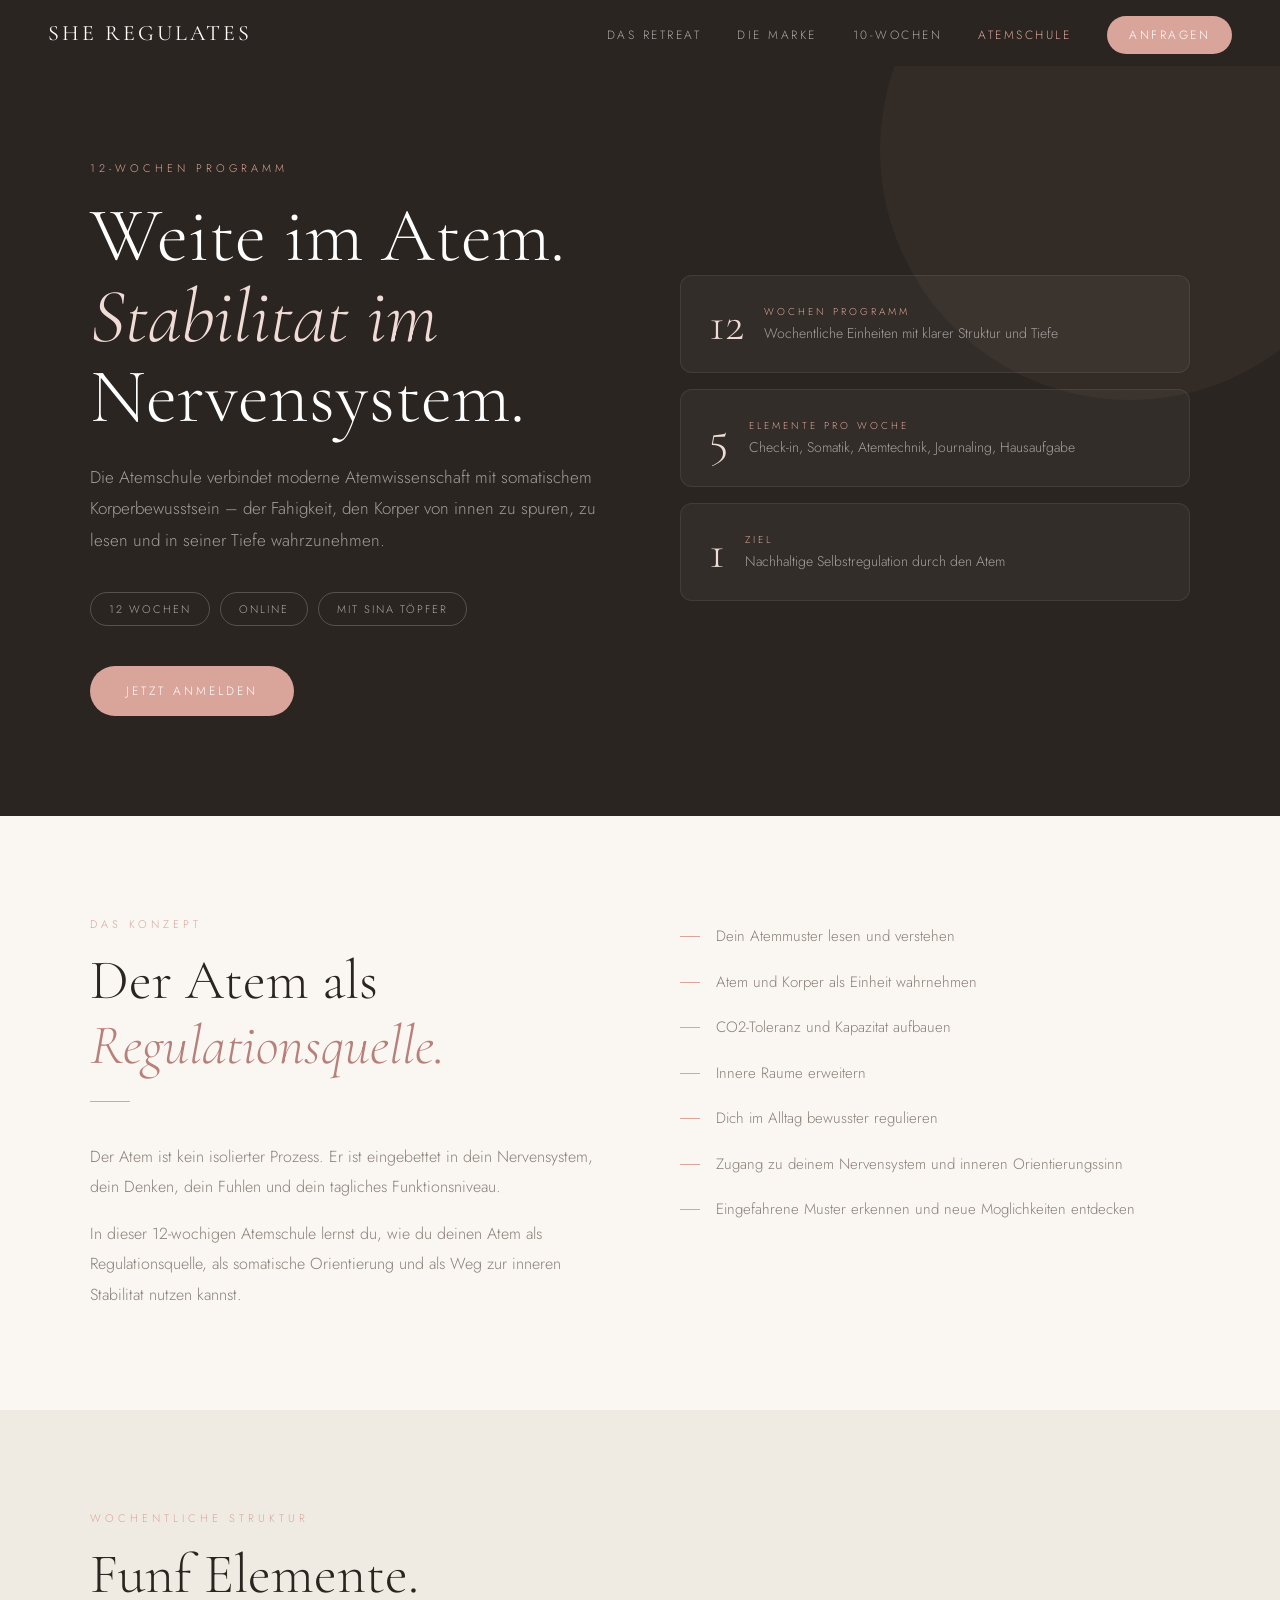
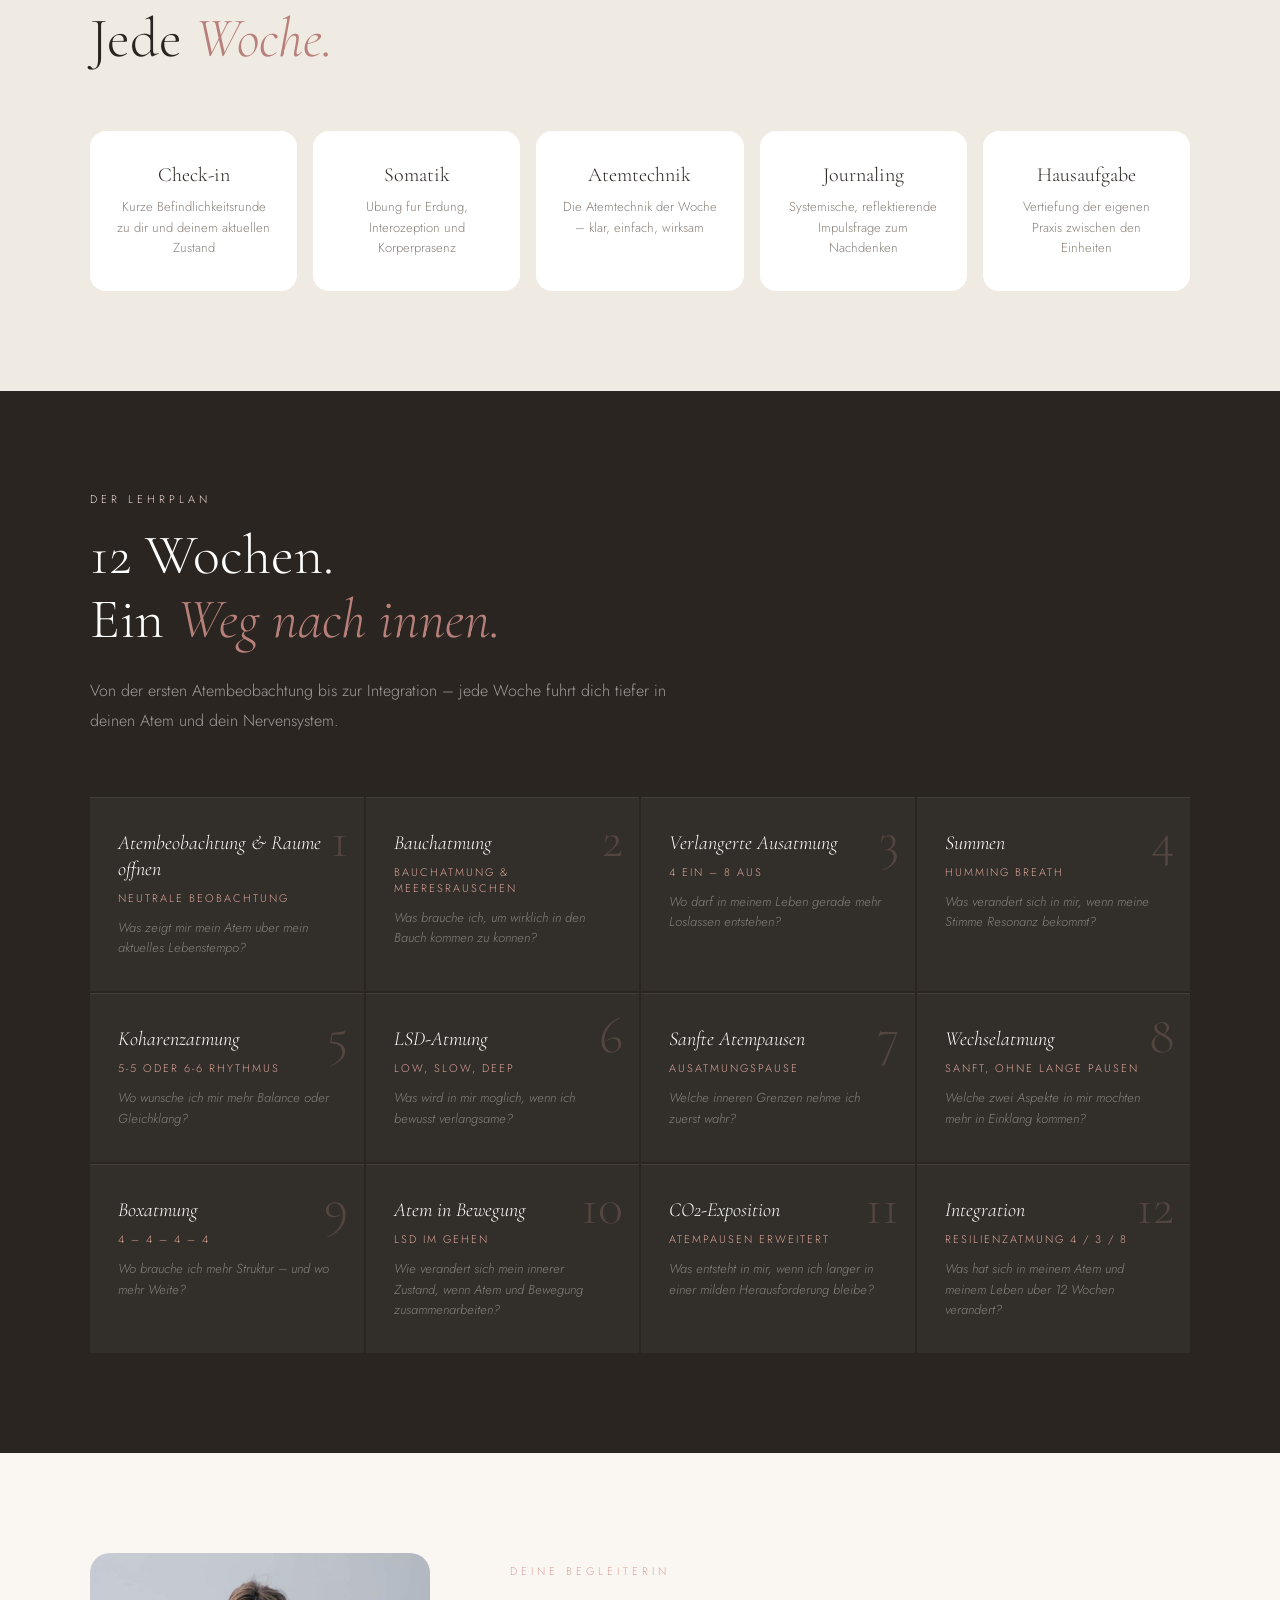
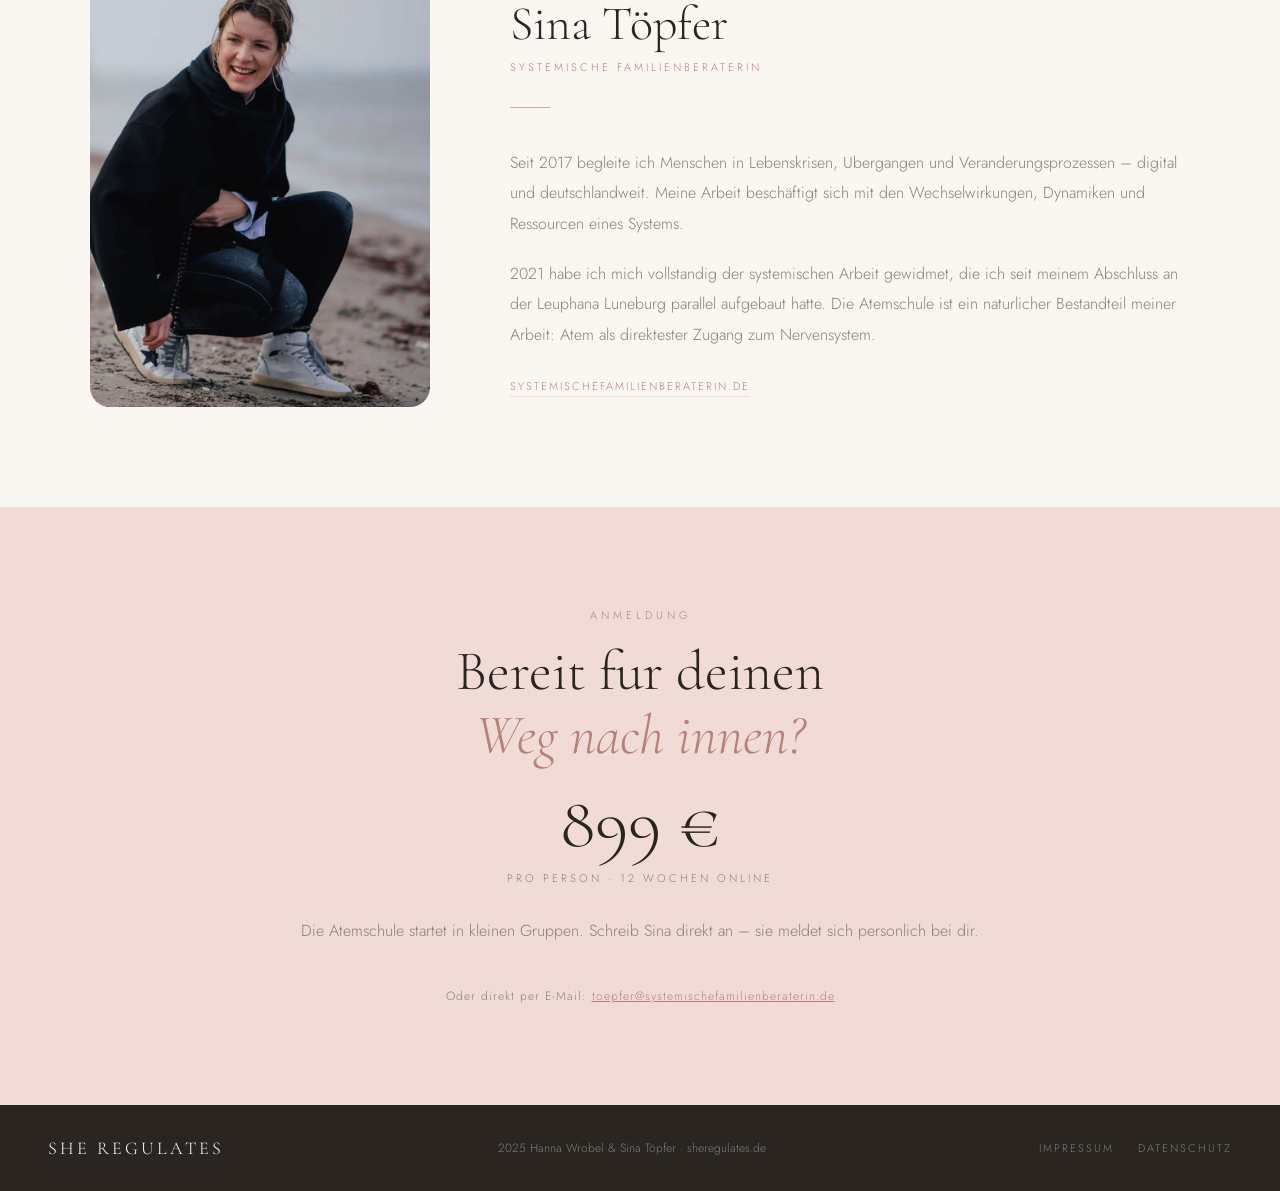
==== atemschule.html @ bb4ecfea "add atemschule.html" ====
<!DOCTYPE html>
<html lang="de">
<head>
<meta charset="UTF-8">
<meta name="viewport" content="width=device-width, initial-scale=1.0">
<title>Atemschule – She Regulates</title>
<link rel="preconnect" href="https://fonts.googleapis.com">
<link href="https://fonts.googleapis.com/css2?family=Cormorant+Garamond:ital,wght@0,300;0,400;0,500;1,300;1,400&family=Jost:wght@300;400;500&display=swap" rel="stylesheet">
<style>
  :root {
    --rose: #d9a49a;
    --rose-light: #f0dbd7;
    --rose-dark: #b8807a;
    --cream: #faf7f3;
    --cream-dark: #f0ebe2;
    --sage: #7d9e8c;
    --sage-light: #a8c4b4;
    --charcoal: #2a2520;
    --warm-grey: #8a8078;
    --white: #ffffff;
  }

  * { margin: 0; padding: 0; box-sizing: border-box; }
  html { scroll-behavior: smooth; }

  body {
    font-family: 'Jost', sans-serif;
    background: var(--cream);
    color: var(--charcoal);
    font-weight: 300;
    overflow-x: hidden;
  }

  nav {
    position: fixed;
    top: 0; left: 0; right: 0;
    z-index: 100;
    background: var(--charcoal);
    padding: 20px 48px;
    display: flex;
    align-items: center;
    justify-content: space-between;
  }

  .nav-logo {
    font-family: 'Cormorant Garamond', serif;
    font-size: 22px;
    font-weight: 400;
    letter-spacing: 3px;
    color: var(--white);
    text-decoration: none;
    text-transform: uppercase;
  }

  .nav-links {
    display: flex;
    gap: 36px;
    list-style: none;
  }

  .nav-links a {
    font-size: 12px;
    letter-spacing: 2.5px;
    text-transform: uppercase;
    color: rgba(255,255,255,0.6);
    text-decoration: none;
    transition: color 0.3s;
  }

  .nav-links a:hover, .nav-links a.active { color: var(--rose); }

  .nav-cta {
    font-size: 11px;
    letter-spacing: 2px;
    text-transform: uppercase;
    color: var(--white) !important;
    background: var(--rose);
    padding: 10px 22px;
    border-radius: 30px;
    text-decoration: none;
    transition: background 0.3s;
  }

  .nav-cta:hover { background: var(--rose-dark) !important; }

  /* HERO */
  .page-hero {
    background: var(--charcoal);
    padding: 160px 48px 100px;
    position: relative;
    overflow: hidden;
  }

  .page-hero::before {
    content: '';
    position: absolute;
    top: -100px; right: -100px;
    width: 500px; height: 500px;
    border-radius: 50%;
    background: var(--rose);
    opacity: 0.05;
  }

  .hero-inner {
    max-width: 1100px;
    margin: 0 auto;
    display: grid;
    grid-template-columns: 1fr 1fr;
    gap: 80px;
    align-items: center;
  }

  .page-eyebrow {
    font-size: 11px;
    letter-spacing: 4px;
    text-transform: uppercase;
    color: var(--rose);
    margin-bottom: 20px;
    display: block;
  }

  .page-title {
    font-family: 'Cormorant Garamond', serif;
    font-size: clamp(48px, 6vw, 80px);
    font-weight: 300;
    color: var(--white);
    line-height: 1.05;
    margin-bottom: 24px;
  }

  .page-title em { font-style: italic; color: var(--rose-light); }

  .page-lead {
    font-size: 17px;
    line-height: 1.85;
    color: rgba(255,255,255,0.55);
    margin-bottom: 36px;
  }

  .hero-pills {
    display: flex;
    gap: 10px;
    flex-wrap: wrap;
    margin-bottom: 40px;
  }

  .pill {
    font-size: 11px;
    letter-spacing: 2px;
    text-transform: uppercase;
    border: 1px solid rgba(255,255,255,0.2);
    padding: 8px 18px;
    border-radius: 20px;
    color: rgba(255,255,255,0.6);
  }

  .hero-btn {
    display: inline-block;
    background: var(--rose);
    color: var(--white);
    font-size: 12px;
    letter-spacing: 3px;
    text-transform: uppercase;
    padding: 16px 36px;
    border-radius: 40px;
    text-decoration: none;
    transition: background 0.3s, transform 0.2s;
  }

  .hero-btn:hover { background: var(--rose-dark); transform: translateY(-2px); }

  .hero-right {
    display: flex;
    flex-direction: column;
    gap: 16px;
  }

  .hero-stat {
    background: rgba(255,255,255,0.04);
    border: 1px solid rgba(255,255,255,0.08);
    border-radius: 12px;
    padding: 24px 28px;
    display: flex;
    align-items: center;
    gap: 20px;
  }

  .stat-big {
    font-family: 'Cormorant Garamond', serif;
    font-size: 48px;
    font-weight: 300;
    color: var(--rose-light);
    line-height: 1;
    flex-shrink: 0;
  }

  .stat-info-label {
    font-size: 10px;
    letter-spacing: 3px;
    text-transform: uppercase;
    color: var(--rose);
    margin-bottom: 4px;
  }

  .stat-info-text {
    font-size: 14px;
    color: rgba(255,255,255,0.55);
    line-height: 1.5;
  }

  /* SECTIONS */
  section { padding: 100px 48px; }
  .section-inner { max-width: 1100px; margin: 0 auto; }

  .section-eyebrow {
    font-size: 11px;
    letter-spacing: 4px;
    text-transform: uppercase;
    color: var(--rose);
    margin-bottom: 16px;
    display: block;
  }

  .section-title {
    font-family: 'Cormorant Garamond', serif;
    font-size: clamp(36px, 5vw, 56px);
    font-weight: 300;
    line-height: 1.15;
    color: var(--charcoal);
    margin-bottom: 24px;
  }

  .section-title em { font-style: italic; color: var(--rose-dark); }

  .divider {
    width: 40px;
    height: 1px;
    background: var(--rose);
    margin: 24px 0 40px;
  }

  .section-text {
    font-size: 16px;
    line-height: 1.9;
    color: var(--warm-grey);
    max-width: 620px;
  }

  /* VISION */
  .vision { background: var(--cream); }

  .vision-grid {
    display: grid;
    grid-template-columns: 1fr 1fr;
    gap: 80px;
    align-items: start;
  }

  .vision-points {
    display: flex;
    flex-direction: column;
    gap: 20px;
    margin-top: 8px;
  }

  .vision-point {
    display: flex;
    gap: 16px;
    align-items: flex-start;
  }

  .vp-line {
    width: 20px;
    height: 1px;
    background: var(--rose);
    margin-top: 12px;
    flex-shrink: 0;
  }

  .vp-text {
    font-size: 15px;
    line-height: 1.7;
    color: var(--warm-grey);
  }

  /* CURRICULUM */
  .curriculum { background: var(--charcoal); }
  .curriculum .section-title { color: var(--white); }
  .curriculum .section-eyebrow { color: var(--rose-light); }
  .curriculum .section-text { color: rgba(255,255,255,0.55); }

  .weeks-grid {
    display: grid;
    grid-template-columns: repeat(4, 1fr);
    gap: 2px;
    margin-top: 60px;
  }

  .week-card {
    background: rgba(255,255,255,0.04);
    padding: 32px 28px;
    border-top: 1px solid rgba(255,255,255,0.08);
    transition: background 0.3s;
    position: relative;
  }

  .week-card:hover { background: rgba(217,164,154,0.08); }

  .week-num {
    font-family: 'Cormorant Garamond', serif;
    font-size: 52px;
    font-weight: 300;
    color: var(--rose);
    opacity: 0.2;
    line-height: 1;
    position: absolute;
    top: 16px;
    right: 16px;
  }

  .week-title {
    font-family: 'Cormorant Garamond', serif;
    font-size: 20px;
    font-style: italic;
    color: var(--white);
    margin-bottom: 8px;
    line-height: 1.3;
  }

  .week-practice {
    font-size: 11px;
    letter-spacing: 2px;
    text-transform: uppercase;
    color: var(--rose);
    margin-bottom: 12px;
  }

  .week-impulse {
    font-size: 13px;
    color: rgba(255,255,255,0.4);
    line-height: 1.6;
    font-style: italic;
  }

  /* FORMAT */
  .format { background: var(--cream-dark); }

  .format-grid {
    display: grid;
    grid-template-columns: repeat(5, 1fr);
    gap: 16px;
    margin-top: 60px;
  }

  .format-card {
    background: var(--white);
    border-radius: 16px;
    padding: 32px 24px;
    text-align: center;
    transition: transform 0.3s, box-shadow 0.3s;
  }

  .format-card:hover {
    transform: translateY(-6px);
    box-shadow: 0 20px 50px rgba(0,0,0,0.08);
  }

  .format-title {
    font-family: 'Cormorant Garamond', serif;
    font-size: 20px;
    color: var(--charcoal);
    margin-bottom: 10px;
  }

  .format-text {
    font-size: 13px;
    color: var(--warm-grey);
    line-height: 1.6;
  }

  /* SINA */
  .sina-section { background: var(--cream); }

  .sina-grid {
    display: grid;
    grid-template-columns: 1fr 2fr;
    gap: 80px;
    align-items: center;
  }

  .sina-img-wrap {
    border-radius: 20px;
    overflow: hidden;
    aspect-ratio: 3/4;
  }

  .sina-img {
    width: 100%;
    height: 100%;
    object-fit: cover;
    object-position: center top;
  }

  .sina-name {
    font-family: 'Cormorant Garamond', serif;
    font-size: 48px;
    font-weight: 300;
    color: var(--charcoal);
    margin-bottom: 6px;
  }

  .sina-role {
    font-size: 11px;
    letter-spacing: 3px;
    text-transform: uppercase;
    color: var(--rose-dark);
    margin-bottom: 32px;
  }

  .sina-text {
    font-size: 16px;
    line-height: 1.9;
    color: var(--warm-grey);
    margin-bottom: 20px;
  }

  .sina-link {
    display: inline-block;
    margin-top: 8px;
    font-size: 11px;
    letter-spacing: 2px;
    text-transform: uppercase;
    color: var(--rose-dark);
    text-decoration: none;
    border-bottom: 1px solid var(--rose-light);
    padding-bottom: 2px;
    transition: color 0.3s;
  }

  .sina-link:hover { color: var(--charcoal); }

  /* CTA */
  .cta-section {
    background: var(--rose-light);
    padding: 100px 48px;
    text-align: center;
  }

  .cta-inner { max-width: 680px; margin: 0 auto; }

  .cta-title {
    font-family: 'Cormorant Garamond', serif;
    font-size: clamp(36px, 5vw, 56px);
    font-weight: 300;
    color: var(--charcoal);
    line-height: 1.15;
    margin-bottom: 20px;
  }

  .cta-title em { font-style: italic; color: var(--rose-dark); }

  .cta-text {
    font-size: 16px;
    line-height: 1.9;
    color: var(--warm-grey);
    margin-bottom: 40px;
  }


  .cta-price {
    margin-bottom: 28px;
  }

  .cta-price-amount {
    font-family: 'Cormorant Garamond', serif;
    font-size: 72px;
    font-weight: 300;
    color: var(--charcoal);
    line-height: 1;
    display: block;
    margin-bottom: 6px;
  }

  .cta-price-label {
    font-size: 11px;
    letter-spacing: 3px;
    text-transform: uppercase;
    color: var(--warm-grey);
  }

  .cta-btn {
    display: inline-block;
    background: var(--charcoal);
    color: var(--white);
    font-size: 12px;
    letter-spacing: 3px;
    text-transform: uppercase;
    padding: 18px 44px;
    border-radius: 40px;
    text-decoration: none;
    transition: background 0.3s, transform 0.2s;
  }

  .cta-btn:hover { background: var(--rose-dark); transform: translateY(-2px); }

  /* FOOTER */
  footer {
    background: var(--charcoal);
    color: rgba(255,255,255,0.4);
    padding: 32px 48px;
    display: flex;
    align-items: center;
    justify-content: space-between;
    font-size: 12px;
  }

  .footer-logo {
    font-family: 'Cormorant Garamond', serif;
    font-size: 18px;
    color: var(--white);
    letter-spacing: 3px;
    text-transform: uppercase;
  }

  .footer-links {
    display: flex;
    gap: 24px;
    list-style: none;
  }

  .footer-links a {
    color: rgba(255,255,255,0.4);
    text-decoration: none;
    font-size: 11px;
    letter-spacing: 2px;
    text-transform: uppercase;
    transition: color 0.3s;
  }

  .footer-links a:hover { color: var(--rose); }

  .reveal {
    opacity: 0;
    transform: translateY(40px);
    transition: opacity 0.8s ease, transform 0.8s ease;
  }

  .reveal.visible { opacity: 1; transform: translateY(0); }


  /* MOBILE MENU */
  .hamburger {
    display: none;
    flex-direction: column;
    gap: 5px;
    cursor: pointer;
    padding: 4px;
    background: none;
    border: none;
  }

  .hamburger span {
    display: block;
    width: 24px;
    height: 1.5px;
    background: rgba(255,255,255,0.8);
    transition: all 0.3s ease;
  }

  .hamburger.open span:nth-child(1) { transform: translateY(6.5px) rotate(45deg); }
  .hamburger.open span:nth-child(2) { opacity: 0; }
  .hamburger.open span:nth-child(3) { transform: translateY(-6.5px) rotate(-45deg); }

  @media (max-width: 768px) {
    .hamburger { display: flex; }

    .nav-links {
      display: none;
      position: fixed;
      top: 64px;
      left: 0; right: 0;
      background: var(--charcoal);
      flex-direction: column;
      gap: 0;
      padding: 16px 0 24px;
      border-top: 1px solid rgba(255,255,255,0.08);
      z-index: 99;
    }

    .nav-links.open { display: flex; }

    .nav-links li { width: 100%; }

    .nav-links a {
      display: block;
      padding: 14px 28px;
      font-size: 12px;
      letter-spacing: 2px;
      border-bottom: 1px solid rgba(255,255,255,0.05);
    }

    .nav-links .nav-cta {
      margin: 16px 28px 0;
      display: block;
      text-align: center;
      border-radius: 30px;
      padding: 14px 28px;
      background: var(--rose);
    }
  }

  @media (max-width: 768px) {
    nav { padding: 16px 24px; }
    section { padding: 70px 24px; }
    .page-hero { padding: 120px 24px 70px; }
    .hero-inner { grid-template-columns: 1fr; gap: 40px; }
    .vision-grid { grid-template-columns: 1fr; gap: 40px; }
    .weeks-grid { grid-template-columns: 1fr 1fr; }
    .format-grid { grid-template-columns: 1fr 1fr; }
    .sina-grid { grid-template-columns: 1fr; gap: 40px; }
    .cta-section { padding: 70px 24px; }
    footer { flex-direction: column; gap: 16px; text-align: center; }
  }
</style>
</head>
<body>

<nav>
  <a href="index.html" class="nav-logo">She Regulates</a>
  <ul class="nav-links" id="navLinks">
    <li><a href="index.html#retreat">Das Retreat</a></li>
    <li><a href="marke.html">Die Marke</a></li>
    <li><a href="programm.html">10-Wochen</a></li>
    <li><a href="atemschule.html" class="active">Atemschule</a></li>
    <li><a href="index.html#kontakt" class="nav-cta">Anfragen</a></li>
  </ul>
  <button class="hamburger" id="hamburger" onclick="toggleMenu()" aria-label="Menu">
    <span></span><span></span><span></span>
  </button>
</nav>

<!-- HERO -->
<section class="page-hero">
  <div class="hero-inner">
    <div>
      <span class="page-eyebrow">12-Wochen Programm</span>
      <h1 class="page-title">Weite im Atem.<br><em>Stabilitat im</em><br>Nervensystem.</h1>
      <p class="page-lead">Die Atemschule verbindet moderne Atemwissenschaft mit somatischem Korperbewusstsein – der Fahigkeit, den Korper von innen zu spuren, zu lesen und in seiner Tiefe wahrzunehmen.</p>
      <div class="hero-pills">
        <span class="pill">12 Wochen</span>
        <span class="pill">Online</span>
        <span class="pill">Mit Sina Töpfer</span>
      </div>
      <a href="#anmeldung" class="hero-btn">Jetzt anmelden</a>
    </div>
    <div class="hero-right">
      <div class="hero-stat">
        <div class="stat-big">12</div>
        <div>
          <div class="stat-info-label">Wochen Programm</div>
          <div class="stat-info-text">Wochentliche Einheiten mit klarer Struktur und Tiefe</div>
        </div>
      </div>
      <div class="hero-stat">
        <div class="stat-big">5</div>
        <div>
          <div class="stat-info-label">Elemente pro Woche</div>
          <div class="stat-info-text">Check-in, Somatik, Atemtechnik, Journaling, Hausaufgabe</div>
        </div>
      </div>
      <div class="hero-stat">
        <div class="stat-big">1</div>
        <div>
          <div class="stat-info-label">Ziel</div>
          <div class="stat-info-text">Nachhaltige Selbstregulation durch den Atem</div>
        </div>
      </div>
    </div>
  </div>
</section>

<!-- VISION -->
<section class="vision">
  <div class="section-inner">
    <div class="vision-grid reveal">
      <div>
        <span class="section-eyebrow">Das Konzept</span>
        <h2 class="section-title">Der Atem als<br><em>Regulationsquelle.</em></h2>
        <div class="divider"></div>
        <p class="section-text">Der Atem ist kein isolierter Prozess. Er ist eingebettet in dein Nervensystem, dein Denken, dein Fuhlen und dein tagliches Funktionsniveau.</p>
        <p class="section-text" style="margin-top:16px">In dieser 12-wochigen Atemschule lernst du, wie du deinen Atem als Regulationsquelle, als somatische Orientierung und als Weg zur inneren Stabilitat nutzen kannst.</p>
      </div>
      <div class="vision-points">
        <div class="vision-point">
          <div class="vp-line"></div>
          <div class="vp-text">Dein Atemmuster lesen und verstehen</div>
        </div>
        <div class="vision-point">
          <div class="vp-line"></div>
          <div class="vp-text">Atem und Korper als Einheit wahrnehmen</div>
        </div>
        <div class="vision-point">
          <div class="vp-line"></div>
          <div class="vp-text">CO2-Toleranz und Kapazitat aufbauen</div>
        </div>
        <div class="vision-point">
          <div class="vp-line"></div>
          <div class="vp-text">Innere Raume erweitern</div>
        </div>
        <div class="vision-point">
          <div class="vp-line"></div>
          <div class="vp-text">Dich im Alltag bewusster regulieren</div>
        </div>
        <div class="vision-point">
          <div class="vp-line"></div>
          <div class="vp-text">Zugang zu deinem Nervensystem und inneren Orientierungssinn</div>
        </div>
        <div class="vision-point">
          <div class="vp-line"></div>
          <div class="vp-text">Eingefahrene Muster erkennen und neue Moglichkeiten entdecken</div>
        </div>
      </div>
    </div>
  </div>
</section>

<!-- FORMAT -->
<section class="format" style="background:var(--cream-dark)">
  <div class="section-inner">
    <span class="section-eyebrow">Wochentliche Struktur</span>
    <h2 class="section-title">Funf Elemente.<br>Jede <em>Woche.</em></h2>
    <div class="format-grid reveal">
      <div class="format-card">
        <div class="format-title">Check-in</div>
        <div class="format-text">Kurze Befindlichkeitsrunde zu dir und deinem aktuellen Zustand</div>
      </div>
      <div class="format-card">
        <div class="format-title">Somatik</div>
        <div class="format-text">Ubung fur Erdung, Interozeption und Korperprasenz</div>
      </div>
      <div class="format-card">
        <div class="format-title">Atemtechnik</div>
        <div class="format-text">Die Atemtechnik der Woche – klar, einfach, wirksam</div>
      </div>
      <div class="format-card">
        <div class="format-title">Journaling</div>
        <div class="format-text">Systemische, reflektierende Impulsfrage zum Nachdenken</div>
      </div>
      <div class="format-card">
        <div class="format-title">Hausaufgabe</div>
        <div class="format-text">Vertiefung der eigenen Praxis zwischen den Einheiten</div>
      </div>
    </div>
  </div>
</section>

<!-- CURRICULUM -->
<section class="curriculum">
  <div class="section-inner">
    <span class="section-eyebrow">Der Lehrplan</span>
    <h2 class="section-title" style="color:var(--white)">12 Wochen.<br>Ein <em>Weg nach innen.</em></h2>
    <p class="section-text">Von der ersten Atembeobachtung bis zur Integration – jede Woche fuhrt dich tiefer in deinen Atem und dein Nervensystem.</p>
    <div class="weeks-grid reveal">
      <div class="week-card">
        <div class="week-num">1</div>
        <div class="week-title">Atembeobachtung & Raume offnen</div>
        <div class="week-practice">Neutrale Beobachtung</div>
        <div class="week-impulse">Was zeigt mir mein Atem uber mein aktuelles Lebenstempo?</div>
      </div>
      <div class="week-card">
        <div class="week-num">2</div>
        <div class="week-title">Bauchatmung</div>
        <div class="week-practice">Bauchatmung & Meeresrauschen</div>
        <div class="week-impulse">Was brauche ich, um wirklich in den Bauch kommen zu konnen?</div>
      </div>
      <div class="week-card">
        <div class="week-num">3</div>
        <div class="week-title">Verlangerte Ausatmung</div>
        <div class="week-practice">4 Ein – 8 Aus</div>
        <div class="week-impulse">Wo darf in meinem Leben gerade mehr Loslassen entstehen?</div>
      </div>
      <div class="week-card">
        <div class="week-num">4</div>
        <div class="week-title">Summen</div>
        <div class="week-practice">Humming Breath</div>
        <div class="week-impulse">Was verandert sich in mir, wenn meine Stimme Resonanz bekommt?</div>
      </div>
      <div class="week-card">
        <div class="week-num">5</div>
        <div class="week-title">Koharenzatmung</div>
        <div class="week-practice">5-5 oder 6-6 Rhythmus</div>
        <div class="week-impulse">Wo wunsche ich mir mehr Balance oder Gleichklang?</div>
      </div>
      <div class="week-card">
        <div class="week-num">6</div>
        <div class="week-title">LSD-Atmung</div>
        <div class="week-practice">Low, Slow, Deep</div>
        <div class="week-impulse">Was wird in mir moglich, wenn ich bewusst verlangsame?</div>
      </div>
      <div class="week-card">
        <div class="week-num">7</div>
        <div class="week-title">Sanfte Atempausen</div>
        <div class="week-practice">Ausatmungspause</div>
        <div class="week-impulse">Welche inneren Grenzen nehme ich zuerst wahr?</div>
      </div>
      <div class="week-card">
        <div class="week-num">8</div>
        <div class="week-title">Wechselatmung</div>
        <div class="week-practice">Sanft, ohne lange Pausen</div>
        <div class="week-impulse">Welche zwei Aspekte in mir mochten mehr in Einklang kommen?</div>
      </div>
      <div class="week-card">
        <div class="week-num">9</div>
        <div class="week-title">Boxatmung</div>
        <div class="week-practice">4 – 4 – 4 – 4</div>
        <div class="week-impulse">Wo brauche ich mehr Struktur – und wo mehr Weite?</div>
      </div>
      <div class="week-card">
        <div class="week-num">10</div>
        <div class="week-title">Atem in Bewegung</div>
        <div class="week-practice">LSD im Gehen</div>
        <div class="week-impulse">Wie verandert sich mein innerer Zustand, wenn Atem und Bewegung zusammenarbeiten?</div>
      </div>
      <div class="week-card">
        <div class="week-num">11</div>
        <div class="week-title">CO2-Exposition</div>
        <div class="week-practice">Atempausen erweitert</div>
        <div class="week-impulse">Was entsteht in mir, wenn ich langer in einer milden Herausforderung bleibe?</div>
      </div>
      <div class="week-card">
        <div class="week-num">12</div>
        <div class="week-title">Integration</div>
        <div class="week-practice">Resilienzatmung 4 / 3 / 8</div>
        <div class="week-impulse">Was hat sich in meinem Atem und meinem Leben uber 12 Wochen verandert?</div>
      </div>
    </div>
  </div>
</section>

<!-- SINA -->
<section class="sina-section">
  <div class="section-inner">
    <div class="sina-grid reveal">
      <div class="sina-img-wrap">
        <img src="Sina_Bild.png" alt="Sina Töpfer" class="sina-img">
      </div>
      <div>
        <span class="section-eyebrow">Deine Begleiterin</span>
        <div class="sina-name">Sina Töpfer</div>
        <div class="sina-role">Systemische Familienberaterin</div>
        <div class="divider"></div>
        <p class="sina-text">Seit 2017 begleite ich Menschen in Lebenskrisen, Ubergangen und Veranderungsprozessen – digital und deutschlandweit. Meine Arbeit beschäftigt sich mit den Wechselwirkungen, Dynamiken und Ressourcen eines Systems.</p>
        <p class="sina-text">2021 habe ich mich vollstandig der systemischen Arbeit gewidmet, die ich seit meinem Abschluss an der Leuphana Luneburg parallel aufgebaut hatte. Die Atemschule ist ein naturlicher Bestandteil meiner Arbeit: Atem als direktester Zugang zum Nervensystem.</p>
        <a href="https://www.systemischefamilienberaterin.de" target="_blank" class="sina-link">systemischefamilienberaterin.de</a>
      </div>
    </div>
  </div>
</section>

<!-- CTA -->
<section class="cta-section" id="anmeldung">
  <div class="cta-inner reveal">
    <span class="section-eyebrow" style="color:var(--rose-dark)">Anmeldung</span>
    <h2 class="cta-title">Bereit fur deinen<br><em>Weg nach innen?</em></h2>
    <div class="cta-price">
      <span class="cta-price-amount">899 &euro;</span>
      <span class="cta-price-label">pro Person &middot; 12 Wochen Online</span>
    </div>
    <p class="cta-text">Die Atemschule startet in kleinen Gruppen. Schreib Sina direkt an – sie meldet sich personlich bei dir.</p>
    <div id="hubspot-form-atemschule"></div>
    <script charset="utf-8" type="text/javascript" src="//js-eu1.hsforms.net/forms/embed/v2.js"></script>
    <script>
      hbspt.forms.create({
        portalId: "147264621",
        formId: "f4181721-f673-4d9c-a7f8-4d45f0703fde",
        region: "eu1",
        target: "#hubspot-form-atemschule",
        onFormReady: function(form) {
          const style = document.createElement('style');
          style.innerHTML = `
            #hubspot-form-atemschule .hs-form-private { display: flex; flex-direction: column; gap: 14px; }
            #hubspot-form-atemschule label { font-family: Jost, sans-serif; font-size: 11px; letter-spacing: 2px; text-transform: uppercase; color: #b8807a; margin-bottom: 6px; display: block; font-weight: 400; }
            #hubspot-form-atemschule input[type=text],
            #hubspot-form-atemschule input[type=email],
            #hubspot-form-atemschule textarea { width: 100%; background: #ffffff; border: 1px solid rgba(217,164,154,0.3); border-radius: 8px; padding: 16px 20px; font-family: Jost, sans-serif; font-size: 14px; font-weight: 300; color: #2a2520; outline: none; box-sizing: border-box; }
            #hubspot-form-atemschule input:focus, #hubspot-form-atemschule textarea:focus { border-color: #b8807a; outline: none; }
            #hubspot-form-atemschule textarea { min-height: 120px; resize: vertical; }
            #hubspot-form-atemschule .hs-button { background: #2a2520; color: #ffffff; border: none; border-radius: 40px; padding: 18px 48px; font-family: Jost, sans-serif; font-size: 12px; letter-spacing: 3px; text-transform: uppercase; cursor: pointer; transition: background 0.3s; margin-top: 8px; }
            #hubspot-form-atemschule .hs-button:hover { background: #b8807a; }
            #hubspot-form-atemschule .hs-error-msgs { list-style: none; margin: 4px 0 0; }
            #hubspot-form-atemschule .hs-error-msgs li label { color: #c0392b; font-size: 11px; text-transform: none; letter-spacing: 1px; }
            #hubspot-form-atemschule .submitted-message { font-family: Cormorant Garamond, serif; font-size: 22px; color: #7d9e8c; text-align: center; padding: 32px 0; font-style: italic; }
            #hubspot-form-atemschule fieldset { max-width: 100% !important; }
          `;
          document.head.appendChild(style);
        }
      });
    </script>
    <p style="font-size:12px;color:var(--warm-grey);margin-top:16px;text-align:center;letter-spacing:1px">Oder direkt per E-Mail: <a href="mailto:toepfer@systemischefamilienberaterin.de" style="color:var(--rose-dark)">toepfer@systemischefamilienberaterin.de</a></p>
  </div>
</section>

<footer>
  <div class="footer-logo">She Regulates</div>
  <p>2025 Hanna Wrobel & Sina Töpfer · sheregulates.de</p>
  <ul class="footer-links">
    <li><a href="impressum.html">Impressum</a></li>
    <li><a href="datenschutz.html">Datenschutz</a></li>
  </ul>
</footer>

<script>
  const reveals = document.querySelectorAll('.reveal');
  const observer = new IntersectionObserver((entries) => {
    entries.forEach(e => { if (e.isIntersecting) e.target.classList.add('visible'); });
  }, { threshold: 0.1 });
  reveals.forEach(r => observer.observe(r));
</script>

</body>
</html>
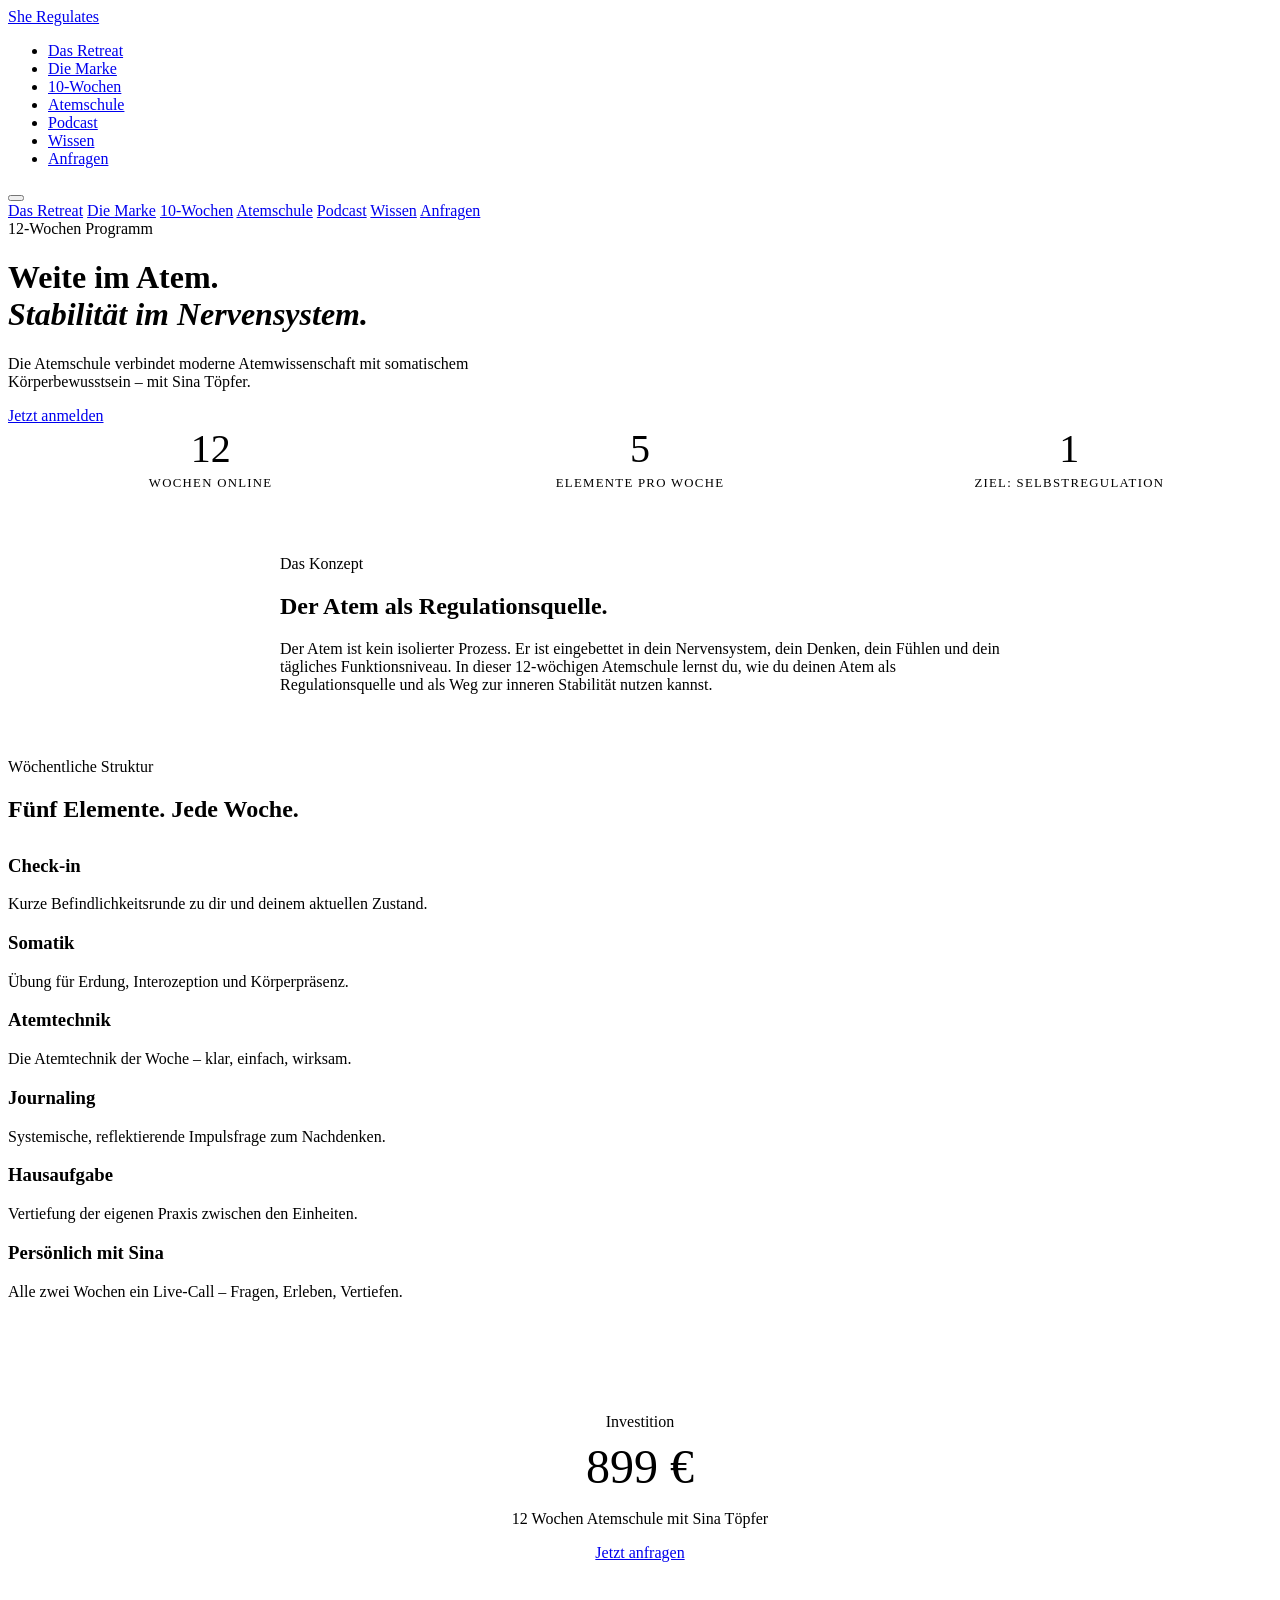
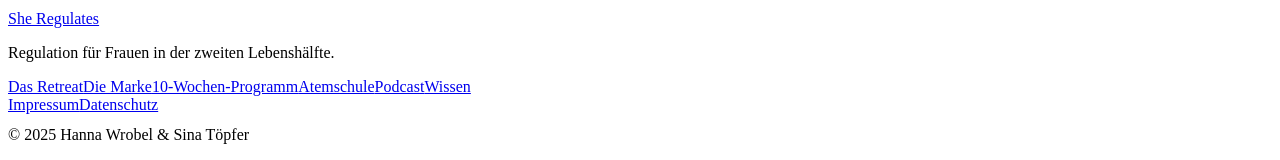
==== commit c1dc18a2: "redesign: atemschule.html - Pilates Company style" ====
--- a/atemschule.html
+++ b/atemschule.html
@@ -5,917 +5,56 @@
 <meta name="viewport" content="width=device-width, initial-scale=1.0">
 <title>Atemschule – She Regulates</title>
 <link rel="preconnect" href="https://fonts.googleapis.com">
-<link href="https://fonts.googleapis.com/css2?family=Cormorant+Garamond:ital,wght@0,300;0,400;0,500;1,300;1,400&family=Jost:wght@300;400;500&display=swap" rel="stylesheet">
-<style>
-  :root {
-    --rose: #d9a49a;
-    --rose-light: #f0dbd7;
-    --rose-dark: #b8807a;
-    --cream: #faf7f3;
-    --cream-dark: #f0ebe2;
-    --sage: #7d9e8c;
-    --sage-light: #a8c4b4;
-    --charcoal: #2a2520;
-    --warm-grey: #8a8078;
-    --white: #ffffff;
-  }
-
-  * { margin: 0; padding: 0; box-sizing: border-box; }
-  html { scroll-behavior: smooth; }
-
-  body {
-    font-family: 'Jost', sans-serif;
-    background: var(--cream);
-    color: var(--charcoal);
-    font-weight: 300;
-    overflow-x: hidden;
-  }
-
-  nav {
-    position: fixed;
-    top: 0; left: 0; right: 0;
-    z-index: 100;
-    background: var(--charcoal);
-    padding: 20px 48px;
-    display: flex;
-    align-items: center;
-    justify-content: space-between;
-  }
-
-  .nav-logo {
-    font-family: 'Cormorant Garamond', serif;
-    font-size: 22px;
-    font-weight: 400;
-    letter-spacing: 3px;
-    color: var(--white);
-    text-decoration: none;
-    text-transform: uppercase;
-  }
-
-  .nav-links {
-    display: flex;
-    gap: 36px;
-    list-style: none;
-  }
-
-  .nav-links a {
-    font-size: 12px;
-    letter-spacing: 2.5px;
-    text-transform: uppercase;
-    color: rgba(255,255,255,0.6);
-    text-decoration: none;
-    transition: color 0.3s;
-  }
-
-  .nav-links a:hover, .nav-links a.active { color: var(--rose); }
-
-  .nav-cta {
-    font-size: 11px;
-    letter-spacing: 2px;
-    text-transform: uppercase;
-    color: var(--white) !important;
-    background: var(--rose);
-    padding: 10px 22px;
-    border-radius: 30px;
-    text-decoration: none;
-    transition: background 0.3s;
-  }
-
-  .nav-cta:hover { background: var(--rose-dark) !important; }
-
-  /* HERO */
-  .page-hero {
-    background: var(--charcoal);
-    padding: 160px 48px 100px;
-    position: relative;
-    overflow: hidden;
-  }
-
-  .page-hero::before {
-    content: '';
-    position: absolute;
-    top: -100px; right: -100px;
-    width: 500px; height: 500px;
-    border-radius: 50%;
-    background: var(--rose);
-    opacity: 0.05;
-  }
-
-  .hero-inner {
-    max-width: 1100px;
-    margin: 0 auto;
-    display: grid;
-    grid-template-columns: 1fr 1fr;
-    gap: 80px;
-    align-items: center;
-  }
-
-  .page-eyebrow {
-    font-size: 11px;
-    letter-spacing: 4px;
-    text-transform: uppercase;
-    color: var(--rose);
-    margin-bottom: 20px;
-    display: block;
-  }
-
-  .page-title {
-    font-family: 'Cormorant Garamond', serif;
-    font-size: clamp(48px, 6vw, 80px);
-    font-weight: 300;
-    color: var(--white);
-    line-height: 1.05;
-    margin-bottom: 24px;
-  }
-
-  .page-title em { font-style: italic; color: var(--rose-light); }
-
-  .page-lead {
-    font-size: 17px;
-    line-height: 1.85;
-    color: rgba(255,255,255,0.55);
-    margin-bottom: 36px;
-  }
-
-  .hero-pills {
-    display: flex;
-    gap: 10px;
-    flex-wrap: wrap;
-    margin-bottom: 40px;
-  }
-
-  .pill {
-    font-size: 11px;
-    letter-spacing: 2px;
-    text-transform: uppercase;
-    border: 1px solid rgba(255,255,255,0.2);
-    padding: 8px 18px;
-    border-radius: 20px;
-    color: rgba(255,255,255,0.6);
-  }
-
-  .hero-btn {
-    display: inline-block;
-    background: var(--rose);
-    color: var(--white);
-    font-size: 12px;
-    letter-spacing: 3px;
-    text-transform: uppercase;
-    padding: 16px 36px;
-    border-radius: 40px;
-    text-decoration: none;
-    transition: background 0.3s, transform 0.2s;
-  }
-
-  .hero-btn:hover { background: var(--rose-dark); transform: translateY(-2px); }
-
-  .hero-right {
-    display: flex;
-    flex-direction: column;
-    gap: 16px;
-  }
-
-  .hero-stat {
-    background: rgba(255,255,255,0.04);
-    border: 1px solid rgba(255,255,255,0.08);
-    border-radius: 12px;
-    padding: 24px 28px;
-    display: flex;
-    align-items: center;
-    gap: 20px;
-  }
-
-  .stat-big {
-    font-family: 'Cormorant Garamond', serif;
-    font-size: 48px;
-    font-weight: 300;
-    color: var(--rose-light);
-    line-height: 1;
-    flex-shrink: 0;
-  }
-
-  .stat-info-label {
-    font-size: 10px;
-    letter-spacing: 3px;
-    text-transform: uppercase;
-    color: var(--rose);
-    margin-bottom: 4px;
-  }
-
-  .stat-info-text {
-    font-size: 14px;
-    color: rgba(255,255,255,0.55);
-    line-height: 1.5;
-  }
-
-  /* SECTIONS */
-  section { padding: 100px 48px; }
-  .section-inner { max-width: 1100px; margin: 0 auto; }
-
-  .section-eyebrow {
-    font-size: 11px;
-    letter-spacing: 4px;
-    text-transform: uppercase;
-    color: var(--rose);
-    margin-bottom: 16px;
-    display: block;
-  }
-
-  .section-title {
-    font-family: 'Cormorant Garamond', serif;
-    font-size: clamp(36px, 5vw, 56px);
-    font-weight: 300;
-    line-height: 1.15;
-    color: var(--charcoal);
-    margin-bottom: 24px;
-  }
-
-  .section-title em { font-style: italic; color: var(--rose-dark); }
-
-  .divider {
-    width: 40px;
-    height: 1px;
-    background: var(--rose);
-    margin: 24px 0 40px;
-  }
-
-  .section-text {
-    font-size: 16px;
-    line-height: 1.9;
-    color: var(--warm-grey);
-    max-width: 620px;
-  }
-
-  /* VISION */
-  .vision { background: var(--cream); }
-
-  .vision-grid {
-    display: grid;
-    grid-template-columns: 1fr 1fr;
-    gap: 80px;
-    align-items: start;
-  }
-
-  .vision-points {
-    display: flex;
-    flex-direction: column;
-    gap: 20px;
-    margin-top: 8px;
-  }
-
-  .vision-point {
-    display: flex;
-    gap: 16px;
-    align-items: flex-start;
-  }
-
-  .vp-line {
-    width: 20px;
-    height: 1px;
-    background: var(--rose);
-    margin-top: 12px;
-    flex-shrink: 0;
-  }
-
-  .vp-text {
-    font-size: 15px;
-    line-height: 1.7;
-    color: var(--warm-grey);
-  }
-
-  /* CURRICULUM */
-  .curriculum { background: var(--charcoal); }
-  .curriculum .section-title { color: var(--white); }
-  .curriculum .section-eyebrow { color: var(--rose-light); }
-  .curriculum .section-text { color: rgba(255,255,255,0.55); }
-
-  .weeks-grid {
-    display: grid;
-    grid-template-columns: repeat(4, 1fr);
-    gap: 2px;
-    margin-top: 60px;
-  }
-
-  .week-card {
-    background: rgba(255,255,255,0.04);
-    padding: 32px 28px;
-    border-top: 1px solid rgba(255,255,255,0.08);
-    transition: background 0.3s;
-    position: relative;
-  }
-
-  .week-card:hover { background: rgba(217,164,154,0.08); }
-
-  .week-num {
-    font-family: 'Cormorant Garamond', serif;
-    font-size: 52px;
-    font-weight: 300;
-    color: var(--rose);
-    opacity: 0.2;
-    line-height: 1;
-    position: absolute;
-    top: 16px;
-    right: 16px;
-  }
-
-  .week-title {
-    font-family: 'Cormorant Garamond', serif;
-    font-size: 20px;
-    font-style: italic;
-    color: var(--white);
-    margin-bottom: 8px;
-    line-height: 1.3;
-  }
-
-  .week-practice {
-    font-size: 11px;
-    letter-spacing: 2px;
-    text-transform: uppercase;
-    color: var(--rose);
-    margin-bottom: 12px;
-  }
-
-  .week-impulse {
-    font-size: 13px;
-    color: rgba(255,255,255,0.4);
-    line-height: 1.6;
-    font-style: italic;
-  }
-
-  /* FORMAT */
-  .format { background: var(--cream-dark); }
-
-  .format-grid {
-    display: grid;
-    grid-template-columns: repeat(5, 1fr);
-    gap: 16px;
-    margin-top: 60px;
-  }
-
-  .format-card {
-    background: var(--white);
-    border-radius: 16px;
-    padding: 32px 24px;
-    text-align: center;
-    transition: transform 0.3s, box-shadow 0.3s;
-  }
-
-  .format-card:hover {
-    transform: translateY(-6px);
-    box-shadow: 0 20px 50px rgba(0,0,0,0.08);
-  }
-
-  .format-title {
-    font-family: 'Cormorant Garamond', serif;
-    font-size: 20px;
-    color: var(--charcoal);
-    margin-bottom: 10px;
-  }
-
-  .format-text {
-    font-size: 13px;
-    color: var(--warm-grey);
-    line-height: 1.6;
-  }
-
-  /* SINA */
-  .sina-section { background: var(--cream); }
-
-  .sina-grid {
-    display: grid;
-    grid-template-columns: 1fr 2fr;
-    gap: 80px;
-    align-items: center;
-  }
-
-  .sina-img-wrap {
-    border-radius: 20px;
-    overflow: hidden;
-    aspect-ratio: 3/4;
-  }
-
-  .sina-img {
-    width: 100%;
-    height: 100%;
-    object-fit: cover;
-    object-position: center top;
-  }
-
-  .sina-name {
-    font-family: 'Cormorant Garamond', serif;
-    font-size: 48px;
-    font-weight: 300;
-    color: var(--charcoal);
-    margin-bottom: 6px;
-  }
-
-  .sina-role {
-    font-size: 11px;
-    letter-spacing: 3px;
-    text-transform: uppercase;
-    color: var(--rose-dark);
-    margin-bottom: 32px;
-  }
-
-  .sina-text {
-    font-size: 16px;
-    line-height: 1.9;
-    color: var(--warm-grey);
-    margin-bottom: 20px;
-  }
-
-  .sina-link {
-    display: inline-block;
-    margin-top: 8px;
-    font-size: 11px;
-    letter-spacing: 2px;
-    text-transform: uppercase;
-    color: var(--rose-dark);
-    text-decoration: none;
-    border-bottom: 1px solid var(--rose-light);
-    padding-bottom: 2px;
-    transition: color 0.3s;
-  }
-
-  .sina-link:hover { color: var(--charcoal); }
-
-  /* CTA */
-  .cta-section {
-    background: var(--rose-light);
-    padding: 100px 48px;
-    text-align: center;
-  }
-
-  .cta-inner { max-width: 680px; margin: 0 auto; }
-
-  .cta-title {
-    font-family: 'Cormorant Garamond', serif;
-    font-size: clamp(36px, 5vw, 56px);
-    font-weight: 300;
-    color: var(--charcoal);
-    line-height: 1.15;
-    margin-bottom: 20px;
-  }
-
-  .cta-title em { font-style: italic; color: var(--rose-dark); }
-
-  .cta-text {
-    font-size: 16px;
-    line-height: 1.9;
-    color: var(--warm-grey);
-    margin-bottom: 40px;
-  }
-
-
-  .cta-price {
-    margin-bottom: 28px;
-  }
-
-  .cta-price-amount {
-    font-family: 'Cormorant Garamond', serif;
-    font-size: 72px;
-    font-weight: 300;
-    color: var(--charcoal);
-    line-height: 1;
-    display: block;
-    margin-bottom: 6px;
-  }
-
-  .cta-price-label {
-    font-size: 11px;
-    letter-spacing: 3px;
-    text-transform: uppercase;
-    color: var(--warm-grey);
-  }
-
-  .cta-btn {
-    display: inline-block;
-    background: var(--charcoal);
-    color: var(--white);
-    font-size: 12px;
-    letter-spacing: 3px;
-    text-transform: uppercase;
-    padding: 18px 44px;
-    border-radius: 40px;
-    text-decoration: none;
-    transition: background 0.3s, transform 0.2s;
-  }
-
-  .cta-btn:hover { background: var(--rose-dark); transform: translateY(-2px); }
-
-  /* FOOTER */
-  footer {
-    background: var(--charcoal);
-    color: rgba(255,255,255,0.4);
-    padding: 32px 48px;
-    display: flex;
-    align-items: center;
-    justify-content: space-between;
-    font-size: 12px;
-  }
-
-  .footer-logo {
-    font-family: 'Cormorant Garamond', serif;
-    font-size: 18px;
-    color: var(--white);
-    letter-spacing: 3px;
-    text-transform: uppercase;
-  }
-
-  .footer-links {
-    display: flex;
-    gap: 24px;
-    list-style: none;
-  }
-
-  .footer-links a {
-    color: rgba(255,255,255,0.4);
-    text-decoration: none;
-    font-size: 11px;
-    letter-spacing: 2px;
-    text-transform: uppercase;
-    transition: color 0.3s;
-  }
-
-  .footer-links a:hover { color: var(--rose); }
-
-  .reveal {
-    opacity: 0;
-    transform: translateY(40px);
-    transition: opacity 0.8s ease, transform 0.8s ease;
-  }
-
-  .reveal.visible { opacity: 1; transform: translateY(0); }
-
-
-  /* MOBILE MENU */
-  .hamburger {
-    display: none;
-    flex-direction: column;
-    gap: 5px;
-    cursor: pointer;
-    padding: 4px;
-    background: none;
-    border: none;
-  }
-
-  .hamburger span {
-    display: block;
-    width: 24px;
-    height: 1.5px;
-    background: rgba(255,255,255,0.8);
-    transition: all 0.3s ease;
-  }
-
-  .hamburger.open span:nth-child(1) { transform: translateY(6.5px) rotate(45deg); }
-  .hamburger.open span:nth-child(2) { opacity: 0; }
-  .hamburger.open span:nth-child(3) { transform: translateY(-6.5px) rotate(-45deg); }
-
-  @media (max-width: 768px) {
-    .hamburger { display: flex; }
-
-    .nav-links {
-      display: none;
-      position: fixed;
-      top: 64px;
-      left: 0; right: 0;
-      background: var(--charcoal);
-      flex-direction: column;
-      gap: 0;
-      padding: 16px 0 24px;
-      border-top: 1px solid rgba(255,255,255,0.08);
-      z-index: 99;
-    }
-
-    .nav-links.open { display: flex; }
-
-    .nav-links li { width: 100%; }
-
-    .nav-links a {
-      display: block;
-      padding: 14px 28px;
-      font-size: 12px;
-      letter-spacing: 2px;
-      border-bottom: 1px solid rgba(255,255,255,0.05);
-    }
-
-    .nav-links .nav-cta {
-      margin: 16px 28px 0;
-      display: block;
-      text-align: center;
-      border-radius: 30px;
-      padding: 14px 28px;
-      background: var(--rose);
-    }
-  }
-
-  @media (max-width: 768px) {
-    nav { padding: 16px 24px; }
-    section { padding: 70px 24px; }
-    .page-hero { padding: 120px 24px 70px; }
-    .hero-inner { grid-template-columns: 1fr; gap: 40px; }
-    .vision-grid { grid-template-columns: 1fr; gap: 40px; }
-    .weeks-grid { grid-template-columns: 1fr 1fr; }
-    .format-grid { grid-template-columns: 1fr 1fr; }
-    .sina-grid { grid-template-columns: 1fr; gap: 40px; }
-    .cta-section { padding: 70px 24px; }
-    footer { flex-direction: column; gap: 16px; text-align: center; }
-  }
-</style>
+<link href="https://fonts.googleapis.com/css2?family=Playfair+Display:ital,wght@0,300;0,400;0,500;1,300;1,400&family=DM+Sans:wght@300;400;500&display=swap" rel="stylesheet">
+<link rel="stylesheet" href="style.css">
 </head>
 <body>
-
-<nav>
-  <a href="index.html" class="nav-logo">She Regulates</a>
-  <ul class="nav-links" id="navLinks">
-    <li><a href="index.html#retreat">Das Retreat</a></li>
-    <li><a href="marke.html">Die Marke</a></li>
-    <li><a href="programm.html">10-Wochen</a></li>
-    <li><a href="atemschule.html" class="active">Atemschule</a></li>
-    <li><a href="index.html#kontakt" class="nav-cta">Anfragen</a></li>
-  </ul>
-  <button class="hamburger" id="hamburger" onclick="toggleMenu()" aria-label="Menu">
-    <span></span><span></span><span></span>
-  </button>
+<nav id="navbar">
+  <div class="nav-inner">
+    <a href="index.html" class="logo">She <span>Regulates</span></a>
+    <ul class="nav-links">
+      <li><a href="index.html">Das Retreat</a></li>
+      <li><a href="marke.html">Die Marke</a></li>
+      <li><a href="programm.html">10-Wochen</a></li>
+      <li><a href="atemschule.html" class="active">Atemschule</a></li>
+      <li><a href="podcast.html">Podcast</a></li>
+      <li><a href="wissen.html">Wissen</a></li>
+      <li><a href="index.html#anfragen" class="nav-cta">Anfragen</a></li>
+    </ul>
+    <button class="hamburger" id="hamburger" aria-label="Menü"><span></span><span></span><span></span></button>
+  </div>
 </nav>
-
-<!-- HERO -->
-<section class="page-hero">
-  <div class="hero-inner">
-    <div>
-      <span class="page-eyebrow">12-Wochen Programm</span>
-      <h1 class="page-title">Weite im Atem.<br><em>Stabilitat im</em><br>Nervensystem.</h1>
-      <p class="page-lead">Die Atemschule verbindet moderne Atemwissenschaft mit somatischem Korperbewusstsein – der Fahigkeit, den Korper von innen zu spuren, zu lesen und in seiner Tiefe wahrzunehmen.</p>
-      <div class="hero-pills">
-        <span class="pill">12 Wochen</span>
-        <span class="pill">Online</span>
-        <span class="pill">Mit Sina Töpfer</span>
-      </div>
-      <a href="#anmeldung" class="hero-btn">Jetzt anmelden</a>
-    </div>
-    <div class="hero-right">
-      <div class="hero-stat">
-        <div class="stat-big">12</div>
-        <div>
-          <div class="stat-info-label">Wochen Programm</div>
-          <div class="stat-info-text">Wochentliche Einheiten mit klarer Struktur und Tiefe</div>
-        </div>
-      </div>
-      <div class="hero-stat">
-        <div class="stat-big">5</div>
-        <div>
-          <div class="stat-info-label">Elemente pro Woche</div>
-          <div class="stat-info-text">Check-in, Somatik, Atemtechnik, Journaling, Hausaufgabe</div>
-        </div>
-      </div>
-      <div class="hero-stat">
-        <div class="stat-big">1</div>
-        <div>
-          <div class="stat-info-label">Ziel</div>
-          <div class="stat-info-text">Nachhaltige Selbstregulation durch den Atem</div>
-        </div>
-      </div>
-    </div>
+<div class="mobile-menu" id="mobileMenu">  <a href="index.html">Das Retreat</a>  <a href="marke.html">Die Marke</a>  <a href="programm.html">10-Wochen</a>  <a href="atemschule.html">Atemschule</a>  <a href="podcast.html">Podcast</a>  <a href="wissen.html">Wissen</a>  <a href="index.html#anfragen" class="btn btn-primary" style="margin-top:1rem">Anfragen</a></div>
+<div class="page-hero"><div class="container"><span class="tag">12-Wochen Programm</span><h1>Weite im Atem.<br><em>Stabilität im Nervensystem.</em></h1><p style="max-width:560px;margin-top:1rem">Die Atemschule verbindet moderne Atemwissenschaft mit somatischem Körperbewusstsein – mit Sina Töpfer.</p><a href="index.html#anfragen" class="btn btn-primary" style="margin-top:1.5rem">Jetzt anmelden</a></div></div>
+<section class="section"><div class="container">
+  <div style="display:grid;grid-template-columns:1fr 1fr 1fr;gap:1.5rem;margin-bottom:4rem">
+    <div class="card" style="text-align:center"><div style="font-size:2.5rem;font-family:var(--heading);font-weight:300;color:var(--text)">12</div><div style="font-size:.8rem;text-transform:uppercase;letter-spacing:.1em;color:var(--text-mid);margin-top:.25rem">Wochen Online</div></div>
+    <div class="card" style="text-align:center"><div style="font-size:2.5rem;font-family:var(--heading);font-weight:300;color:var(--text)">5</div><div style="font-size:.8rem;text-transform:uppercase;letter-spacing:.1em;color:var(--text-mid);margin-top:.25rem">Elemente pro Woche</div></div>
+    <div class="card" style="text-align:center"><div style="font-size:2.5rem;font-family:var(--heading);font-weight:300;color:var(--text)">1</div><div style="font-size:.8rem;text-transform:uppercase;letter-spacing:.1em;color:var(--text-mid);margin-top:.25rem">Ziel: Selbstregulation</div></div>
   </div>
-</section>
-
-<!-- VISION -->
-<section class="vision">
-  <div class="section-inner">
-    <div class="vision-grid reveal">
-      <div>
-        <span class="section-eyebrow">Das Konzept</span>
-        <h2 class="section-title">Der Atem als<br><em>Regulationsquelle.</em></h2>
-        <div class="divider"></div>
-        <p class="section-text">Der Atem ist kein isolierter Prozess. Er ist eingebettet in dein Nervensystem, dein Denken, dein Fuhlen und dein tagliches Funktionsniveau.</p>
-        <p class="section-text" style="margin-top:16px">In dieser 12-wochigen Atemschule lernst du, wie du deinen Atem als Regulationsquelle, als somatische Orientierung und als Weg zur inneren Stabilitat nutzen kannst.</p>
-      </div>
-      <div class="vision-points">
-        <div class="vision-point">
-          <div class="vp-line"></div>
-          <div class="vp-text">Dein Atemmuster lesen und verstehen</div>
-        </div>
-        <div class="vision-point">
-          <div class="vp-line"></div>
-          <div class="vp-text">Atem und Korper als Einheit wahrnehmen</div>
-        </div>
-        <div class="vision-point">
-          <div class="vp-line"></div>
-          <div class="vp-text">CO2-Toleranz und Kapazitat aufbauen</div>
-        </div>
-        <div class="vision-point">
-          <div class="vp-line"></div>
-          <div class="vp-text">Innere Raume erweitern</div>
-        </div>
-        <div class="vision-point">
-          <div class="vp-line"></div>
-          <div class="vp-text">Dich im Alltag bewusster regulieren</div>
-        </div>
-        <div class="vision-point">
-          <div class="vp-line"></div>
-          <div class="vp-text">Zugang zu deinem Nervensystem und inneren Orientierungssinn</div>
-        </div>
-        <div class="vision-point">
-          <div class="vp-line"></div>
-          <div class="vp-text">Eingefahrene Muster erkennen und neue Moglichkeiten entdecken</div>
-        </div>
-      </div>
-    </div>
+  <div style="max-width:720px;margin:0 auto 4rem"><span class="tag">Das Konzept</span><h2>Der Atem als Regulationsquelle.</h2><p style="margin-top:1rem">Der Atem ist kein isolierter Prozess. Er ist eingebettet in dein Nervensystem, dein Denken, dein Fühlen und dein tägliches Funktionsniveau. In dieser 12-wöchigen Atemschule lernst du, wie du deinen Atem als Regulationsquelle und als Weg zur inneren Stabilität nutzen kannst.</p></div>
+  <span class="tag">Wöchentliche Struktur</span><h2 style="margin-bottom:2rem">Fünf Elemente. Jede Woche.</h2>
+  <div class="card-grid card-grid-2" style="margin-bottom:4rem">
+    <div class="card"><h3>Check-in</h3><p style="margin-top:.5rem">Kurze Befindlichkeitsrunde zu dir und deinem aktuellen Zustand.</p></div>
+    <div class="card"><h3>Somatik</h3><p style="margin-top:.5rem">Übung für Erdung, Interozeption und Körperpräsenz.</p></div>
+    <div class="card"><h3>Atemtechnik</h3><p style="margin-top:.5rem">Die Atemtechnik der Woche – klar, einfach, wirksam.</p></div>
+    <div class="card"><h3>Journaling</h3><p style="margin-top:.5rem">Systemische, reflektierende Impulsfrage zum Nachdenken.</p></div>
+    <div class="card"><h3>Hausaufgabe</h3><p style="margin-top:.5rem">Vertiefung der eigenen Praxis zwischen den Einheiten.</p></div>
+    <div class="card" style="background:var(--cream-dark)"><h3>Persönlich mit Sina</h3><p style="margin-top:.5rem">Alle zwei Wochen ein Live-Call – Fragen, Erleben, Vertiefen.</p></div>
   </div>
-</section>
-
-<!-- FORMAT -->
-<section class="format" style="background:var(--cream-dark)">
-  <div class="section-inner">
-    <span class="section-eyebrow">Wochentliche Struktur</span>
-    <h2 class="section-title">Funf Elemente.<br>Jede <em>Woche.</em></h2>
-    <div class="format-grid reveal">
-      <div class="format-card">
-        <div class="format-title">Check-in</div>
-        <div class="format-text">Kurze Befindlichkeitsrunde zu dir und deinem aktuellen Zustand</div>
-      </div>
-      <div class="format-card">
-        <div class="format-title">Somatik</div>
-        <div class="format-text">Ubung fur Erdung, Interozeption und Korperprasenz</div>
-      </div>
-      <div class="format-card">
-        <div class="format-title">Atemtechnik</div>
-        <div class="format-text">Die Atemtechnik der Woche – klar, einfach, wirksam</div>
-      </div>
-      <div class="format-card">
-        <div class="format-title">Journaling</div>
-        <div class="format-text">Systemische, reflektierende Impulsfrage zum Nachdenken</div>
-      </div>
-      <div class="format-card">
-        <div class="format-title">Hausaufgabe</div>
-        <div class="format-text">Vertiefung der eigenen Praxis zwischen den Einheiten</div>
-      </div>
-    </div>
+  <div style="text-align:center;background:var(--cream-dark);padding:3rem;border-radius:var(--radius)">
+    <span class="tag">Investition</span>
+    <div style="font-size:3rem;font-family:var(--heading);font-weight:300;margin:.5rem 0">899 €</div>
+    <p>12 Wochen Atemschule mit Sina Töpfer</p>
+    <a href="index.html#anfragen" class="btn btn-primary" style="margin-top:1.5rem">Jetzt anfragen</a>
   </div>
-</section>
-
-<!-- CURRICULUM -->
-<section class="curriculum">
-  <div class="section-inner">
-    <span class="section-eyebrow">Der Lehrplan</span>
-    <h2 class="section-title" style="color:var(--white)">12 Wochen.<br>Ein <em>Weg nach innen.</em></h2>
-    <p class="section-text">Von der ersten Atembeobachtung bis zur Integration – jede Woche fuhrt dich tiefer in deinen Atem und dein Nervensystem.</p>
-    <div class="weeks-grid reveal">
-      <div class="week-card">
-        <div class="week-num">1</div>
-        <div class="week-title">Atembeobachtung & Raume offnen</div>
-        <div class="week-practice">Neutrale Beobachtung</div>
-        <div class="week-impulse">Was zeigt mir mein Atem uber mein aktuelles Lebenstempo?</div>
-      </div>
-      <div class="week-card">
-        <div class="week-num">2</div>
-        <div class="week-title">Bauchatmung</div>
-        <div class="week-practice">Bauchatmung & Meeresrauschen</div>
-        <div class="week-impulse">Was brauche ich, um wirklich in den Bauch kommen zu konnen?</div>
-      </div>
-      <div class="week-card">
-        <div class="week-num">3</div>
-        <div class="week-title">Verlangerte Ausatmung</div>
-        <div class="week-practice">4 Ein – 8 Aus</div>
-        <div class="week-impulse">Wo darf in meinem Leben gerade mehr Loslassen entstehen?</div>
-      </div>
-      <div class="week-card">
-        <div class="week-num">4</div>
-        <div class="week-title">Summen</div>
-        <div class="week-practice">Humming Breath</div>
-        <div class="week-impulse">Was verandert sich in mir, wenn meine Stimme Resonanz bekommt?</div>
-      </div>
-      <div class="week-card">
-        <div class="week-num">5</div>
-        <div class="week-title">Koharenzatmung</div>
-        <div class="week-practice">5-5 oder 6-6 Rhythmus</div>
-        <div class="week-impulse">Wo wunsche ich mir mehr Balance oder Gleichklang?</div>
-      </div>
-      <div class="week-card">
-        <div class="week-num">6</div>
-        <div class="week-title">LSD-Atmung</div>
-        <div class="week-practice">Low, Slow, Deep</div>
-        <div class="week-impulse">Was wird in mir moglich, wenn ich bewusst verlangsame?</div>
-      </div>
-      <div class="week-card">
-        <div class="week-num">7</div>
-        <div class="week-title">Sanfte Atempausen</div>
-        <div class="week-practice">Ausatmungspause</div>
-        <div class="week-impulse">Welche inneren Grenzen nehme ich zuerst wahr?</div>
-      </div>
-      <div class="week-card">
-        <div class="week-num">8</div>
-        <div class="week-title">Wechselatmung</div>
-        <div class="week-practice">Sanft, ohne lange Pausen</div>
-        <div class="week-impulse">Welche zwei Aspekte in mir mochten mehr in Einklang kommen?</div>
-      </div>
-      <div class="week-card">
-        <div class="week-num">9</div>
-        <div class="week-title">Boxatmung</div>
-        <div class="week-practice">4 – 4 – 4 – 4</div>
-        <div class="week-impulse">Wo brauche ich mehr Struktur – und wo mehr Weite?</div>
-      </div>
-      <div class="week-card">
-        <div class="week-num">10</div>
-        <div class="week-title">Atem in Bewegung</div>
-        <div class="week-practice">LSD im Gehen</div>
-        <div class="week-impulse">Wie verandert sich mein innerer Zustand, wenn Atem und Bewegung zusammenarbeiten?</div>
-      </div>
-      <div class="week-card">
-        <div class="week-num">11</div>
-        <div class="week-title">CO2-Exposition</div>
-        <div class="week-practice">Atempausen erweitert</div>
-        <div class="week-impulse">Was entsteht in mir, wenn ich langer in einer milden Herausforderung bleibe?</div>
-      </div>
-      <div class="week-card">
-        <div class="week-num">12</div>
-        <div class="week-title">Integration</div>
-        <div class="week-practice">Resilienzatmung 4 / 3 / 8</div>
-        <div class="week-impulse">Was hat sich in meinem Atem und meinem Leben uber 12 Wochen verandert?</div>
-      </div>
-    </div>
-  </div>
-</section>
-
-<!-- SINA -->
-<section class="sina-section">
-  <div class="section-inner">
-    <div class="sina-grid reveal">
-      <div class="sina-img-wrap">
-        <img src="Sina_Bild.png" alt="Sina Töpfer" class="sina-img">
-      </div>
-      <div>
-        <span class="section-eyebrow">Deine Begleiterin</span>
-        <div class="sina-name">Sina Töpfer</div>
-        <div class="sina-role">Systemische Familienberaterin</div>
-        <div class="divider"></div>
-        <p class="sina-text">Seit 2017 begleite ich Menschen in Lebenskrisen, Ubergangen und Veranderungsprozessen – digital und deutschlandweit. Meine Arbeit beschäftigt sich mit den Wechselwirkungen, Dynamiken und Ressourcen eines Systems.</p>
-        <p class="sina-text">2021 habe ich mich vollstandig der systemischen Arbeit gewidmet, die ich seit meinem Abschluss an der Leuphana Luneburg parallel aufgebaut hatte. Die Atemschule ist ein naturlicher Bestandteil meiner Arbeit: Atem als direktester Zugang zum Nervensystem.</p>
-        <a href="https://www.systemischefamilienberaterin.de" target="_blank" class="sina-link">systemischefamilienberaterin.de</a>
-      </div>
-    </div>
-  </div>
-</section>
-
-<!-- CTA -->
-<section class="cta-section" id="anmeldung">
-  <div class="cta-inner reveal">
-    <span class="section-eyebrow" style="color:var(--rose-dark)">Anmeldung</span>
-    <h2 class="cta-title">Bereit fur deinen<br><em>Weg nach innen?</em></h2>
-    <div class="cta-price">
-      <span class="cta-price-amount">899 &euro;</span>
-      <span class="cta-price-label">pro Person &middot; 12 Wochen Online</span>
-    </div>
-    <p class="cta-text">Die Atemschule startet in kleinen Gruppen. Schreib Sina direkt an – sie meldet sich personlich bei dir.</p>
-    <div id="hubspot-form-atemschule"></div>
-    <script charset="utf-8" type="text/javascript" src="//js-eu1.hsforms.net/forms/embed/v2.js"></script>
-    <script>
-      hbspt.forms.create({
-        portalId: "147264621",
-        formId: "f4181721-f673-4d9c-a7f8-4d45f0703fde",
-        region: "eu1",
-        target: "#hubspot-form-atemschule",
-        onFormReady: function(form) {
-          const style = document.createElement('style');
-          style.innerHTML = `
-            #hubspot-form-atemschule .hs-form-private { display: flex; flex-direction: column; gap: 14px; }
-            #hubspot-form-atemschule label { font-family: Jost, sans-serif; font-size: 11px; letter-spacing: 2px; text-transform: uppercase; color: #b8807a; margin-bottom: 6px; display: block; font-weight: 400; }
-            #hubspot-form-atemschule input[type=text],
-            #hubspot-form-atemschule input[type=email],
-            #hubspot-form-atemschule textarea { width: 100%; background: #ffffff; border: 1px solid rgba(217,164,154,0.3); border-radius: 8px; padding: 16px 20px; font-family: Jost, sans-serif; font-size: 14px; font-weight: 300; color: #2a2520; outline: none; box-sizing: border-box; }
-            #hubspot-form-atemschule input:focus, #hubspot-form-atemschule textarea:focus { border-color: #b8807a; outline: none; }
-            #hubspot-form-atemschule textarea { min-height: 120px; resize: vertical; }
-            #hubspot-form-atemschule .hs-button { background: #2a2520; color: #ffffff; border: none; border-radius: 40px; padding: 18px 48px; font-family: Jost, sans-serif; font-size: 12px; letter-spacing: 3px; text-transform: uppercase; cursor: pointer; transition: background 0.3s; margin-top: 8px; }
-            #hubspot-form-atemschule .hs-button:hover { background: #b8807a; }
-            #hubspot-form-atemschule .hs-error-msgs { list-style: none; margin: 4px 0 0; }
-            #hubspot-form-atemschule .hs-error-msgs li label { color: #c0392b; font-size: 11px; text-transform: none; letter-spacing: 1px; }
-            #hubspot-form-atemschule .submitted-message { font-family: Cormorant Garamond, serif; font-size: 22px; color: #7d9e8c; text-align: center; padding: 32px 0; font-style: italic; }
-            #hubspot-form-atemschule fieldset { max-width: 100% !important; }
-          `;
-          document.head.appendChild(style);
-        }
-      });
-    </script>
-    <p style="font-size:12px;color:var(--warm-grey);margin-top:16px;text-align:center;letter-spacing:1px">Oder direkt per E-Mail: <a href="mailto:toepfer@systemischefamilienberaterin.de" style="color:var(--rose-dark)">toepfer@systemischefamilienberaterin.de</a></p>
-  </div>
-</section>
-
-<footer>
-  <div class="footer-logo">She Regulates</div>
-  <p>2025 Hanna Wrobel & Sina Töpfer · sheregulates.de</p>
-  <ul class="footer-links">
-    <li><a href="impressum.html">Impressum</a></li>
-    <li><a href="datenschutz.html">Datenschutz</a></li>
-  </ul>
-</footer>
-
+</div></section>
+<footer><div class="container"><div class="footer-inner"><div><a href="index.html" class="logo">She <span>Regulates</span></a><p>Regulation für Frauen in der zweiten Lebenshälfte.</p></div><div class="footer-links"><a href="index.html">Das Retreat</a><a href="marke.html">Die Marke</a><a href="programm.html">10-Wochen-Programm</a><a href="atemschule.html">Atemschule</a><a href="podcast.html">Podcast</a><a href="wissen.html">Wissen</a></div><div class="footer-legal"><a href="impressum.html">Impressum</a><a href="datenschutz.html">Datenschutz</a><p style="margin-top:.75rem">© 2025 Hanna Wrobel &amp; Sina Töpfer</p></div></div></div></footer>
 <script>
-  const reveals = document.querySelectorAll('.reveal');
-  const observer = new IntersectionObserver((entries) => {
-    entries.forEach(e => { if (e.isIntersecting) e.target.classList.add('visible'); });
-  }, { threshold: 0.1 });
-  reveals.forEach(r => observer.observe(r));
-</script>
-
-</body>
-</html>
+  const nb=document.getElementById('navbar');
+  window.addEventListener('scroll',()=>nb.classList.toggle('scrolled',window.scrollY>40));
+  const hb=document.getElementById('hamburger'),mm=document.getElementById('mobileMenu');
+  hb.addEventListener('click',()=>{mm.classList.toggle('open');hb.classList.toggle('open');});
+  mm.querySelectorAll('a').forEach(a=>a.addEventListener('click',()=>{mm.classList.remove('open');hb.classList.remove('open');}));
+  
+</script></body></html>
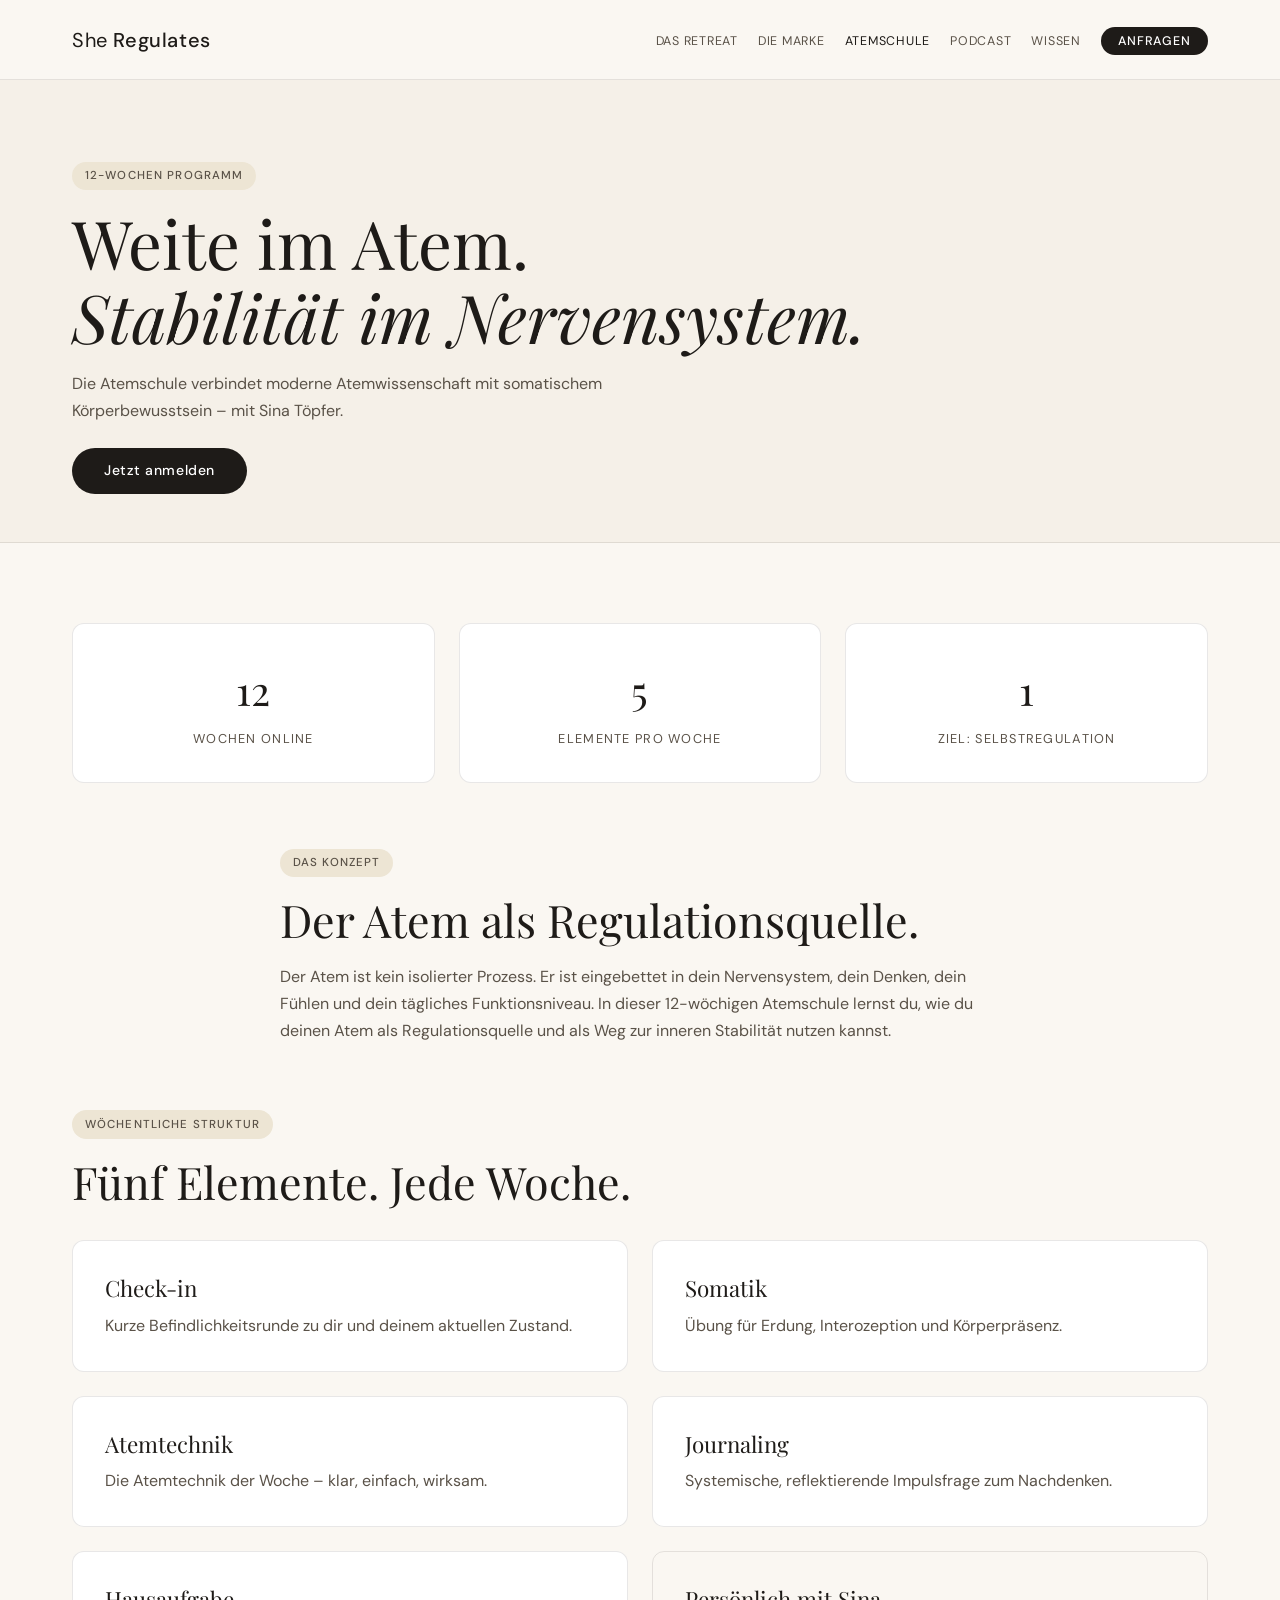
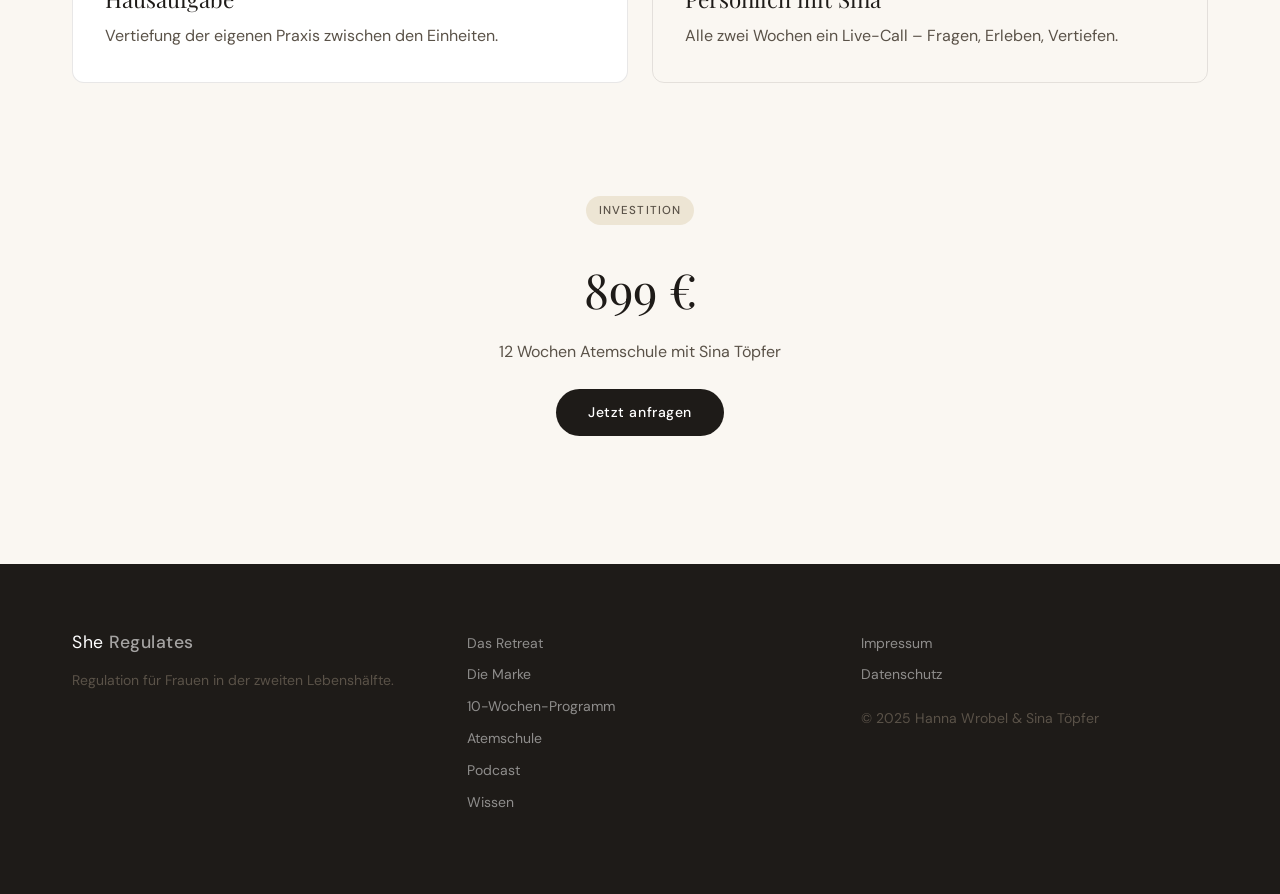
==== commit 66eca5b9: "update: team/nav/produkte - atemschule.html" ====
--- a/atemschule.html
+++ b/atemschule.html
@@ -15,7 +15,6 @@
     <ul class="nav-links">
       <li><a href="index.html">Das Retreat</a></li>
       <li><a href="marke.html">Die Marke</a></li>
-      <li><a href="programm.html">10-Wochen</a></li>
       <li><a href="atemschule.html" class="active">Atemschule</a></li>
       <li><a href="podcast.html">Podcast</a></li>
       <li><a href="wissen.html">Wissen</a></li>
@@ -24,7 +23,7 @@
     <button class="hamburger" id="hamburger" aria-label="Menü"><span></span><span></span><span></span></button>
   </div>
 </nav>
-<div class="mobile-menu" id="mobileMenu">  <a href="index.html">Das Retreat</a>  <a href="marke.html">Die Marke</a>  <a href="programm.html">10-Wochen</a>  <a href="atemschule.html">Atemschule</a>  <a href="podcast.html">Podcast</a>  <a href="wissen.html">Wissen</a>  <a href="index.html#anfragen" class="btn btn-primary" style="margin-top:1rem">Anfragen</a></div>
+<div class="mobile-menu" id="mobileMenu">  <a href="index.html">Das Retreat</a>  <a href="marke.html">Die Marke</a>  <a href="atemschule.html">Atemschule</a>  <a href="podcast.html">Podcast</a>  <a href="wissen.html">Wissen</a>  <a href="index.html#anfragen" class="btn btn-primary" style="margin-top:1rem">Anfragen</a></div>
 <div class="page-hero"><div class="container"><span class="tag">12-Wochen Programm</span><h1>Weite im Atem.<br><em>Stabilität im Nervensystem.</em></h1><p style="max-width:560px;margin-top:1rem">Die Atemschule verbindet moderne Atemwissenschaft mit somatischem Körperbewusstsein – mit Sina Töpfer.</p><a href="index.html#anfragen" class="btn btn-primary" style="margin-top:1.5rem">Jetzt anmelden</a></div></div>
 <section class="section"><div class="container">
   <div style="display:grid;grid-template-columns:1fr 1fr 1fr;gap:1.5rem;margin-bottom:4rem">
--- a/style.css
+++ b/style.css
@@ -0,0 +1,236 @@
+/* ── RESET & ROOT ── */
+*, *::before, *::after { box-sizing: border-box; margin: 0; padding: 0; }
+
+:root {
+  --beige-light: #f5f0e8;
+  --beige:       #ede5d4;
+  --beige-dark:  #d6c9b0;
+  --beige-deep:  #c4b49a;
+  --cream:       #faf7f2;
+  --text:        #1e1b18;
+  --text-mid:    #5a5248;
+  --text-light:  #8a8078;
+  --border:      rgba(30,27,24,.1);
+  --black:       #1e1b18;
+  --sans:        'DM Sans', system-ui, sans-serif;
+  --heading:     'Playfair Display', serif;
+  --radius:      12px;
+  --nav-h:       80px;
+}
+
+html { scroll-behavior: smooth; }
+body { padding-top: var(--nav-h); font-family: var(--sans); background: var(--cream); color: var(--text); font-size: 16px; line-height: 1.7; }
+
+/* ── TYPOGRAPHY ── */
+h1,h2,h3,h4,h5,h6 { font-family: var(--heading); font-weight: 400; }
+h1 { font-size: clamp(2.4rem, 5.5vw, 4.2rem); line-height: 1.1; }
+h2 { font-size: clamp(1.8rem, 3.5vw, 2.8rem); line-height: 1.2; }
+h3 { font-family: var(--heading); font-size: 1.4rem; line-height: 1.35; font-weight: 400; }
+p { color: var(--text-mid); }
+
+/* ── NAV ── */
+nav {
+  position: fixed; top: 0; left: 0; right: 0; z-index: 100;
+  height: var(--nav-h);
+  background: rgba(250,247,242,.96);
+  backdrop-filter: blur(12px);
+  border-bottom: 1px solid var(--border);
+}
+.nav-inner {
+  max-width: 1200px; margin: 0 auto; width: 100%;
+  padding: 0 2rem; height: 100%;
+  display: flex; align-items: center; justify-content: space-between;
+}
+.logo {
+  font-family: var(--sans); font-size: 1.25rem; font-weight: 400;
+  color: var(--text); text-decoration: none; letter-spacing: .03em;
+}
+.logo span { color: var(--text); font-weight: 500; }
+
+.nav-links { display: flex; align-items: center; gap: 1.25rem; list-style: none; }
+.nav-links a {
+  font-size: .78rem; font-weight: 400; letter-spacing: .06em;
+  text-decoration: none; color: var(--text-mid);
+  text-transform: uppercase; transition: color .2s; white-space: nowrap;
+}
+.nav-links a:hover, .nav-links a.active { color: var(--black); }
+.nav-cta {
+  background: var(--black) !important; color: #fff !important;
+  padding: .4rem 1.1rem; border-radius: 100px;
+  font-weight: 500 !important;
+  transition: background .2s !important;
+}
+.nav-cta:hover { background: #3a3530 !important; }
+
+.hamburger {
+  display: none; flex-direction: column; gap: 5px;
+  background: none; border: none; cursor: pointer; padding: 4px;
+}
+.hamburger span { display: block; width: 24px; height: 2px; background: var(--text); border-radius: 2px; transition: .3s; }
+.hamburger.open span:nth-child(1) { transform: translateY(7px) rotate(45deg); }
+.hamburger.open span:nth-child(2) { opacity: 0; }
+.hamburger.open span:nth-child(3) { transform: translateY(-7px) rotate(-45deg); }
+
+.mobile-menu {
+  display: none; position: fixed; top: var(--nav-h); left: 0; right: 0; bottom: 0;
+  background: var(--cream); z-index: 99;
+  flex-direction: column; align-items: center; justify-content: center; gap: 2rem;
+  padding: 2rem;
+}
+.mobile-menu.open { display: flex; }
+.mobile-menu a { font-family: var(--heading); font-size: 2rem; font-weight: 300; color: var(--text); text-decoration: none; transition: color .2s; }
+.mobile-menu a:hover { color: var(--text-mid); }
+
+/* ── LAYOUT ── */
+.container { max-width: 1200px; margin: 0 auto; padding: 0 2rem; }
+.section { padding: 5rem 0; }
+.section-sm { padding: 3rem 0; }
+.divider { height: 1px; background: var(--border); }
+
+/* ── COMPONENTS ── */
+.tag {
+  display: inline-block; font-size: .72rem; font-weight: 500; letter-spacing: .1em;
+  text-transform: uppercase; color: var(--text-mid); background: var(--beige);
+  padding: .28rem .8rem; border-radius: 100px; margin-bottom: 1rem;
+}
+.btn {
+  display: inline-block; padding: .7rem 2rem; border-radius: 100px;
+  font-family: var(--sans); font-size: .875rem; font-weight: 500;
+  letter-spacing: .04em; text-decoration: none; cursor: pointer;
+  transition: .2s; border: none;
+}
+.btn-primary { background: var(--black); color: #fff; }
+.btn-primary:hover { background: #3a3530; }
+.btn-outline { background: transparent; color: var(--text); border: 1.5px solid var(--border); }
+.btn-outline:hover { border-color: var(--black); color: var(--black); }
+
+/* ── HERO (cream) ── */
+.hero-cream { padding: 7rem 0 5rem; background: var(--cream); }
+.hero-cream-inner { max-width: 680px; }
+.hero-cream-inner h1 { font-size: clamp(2.8rem, 6vw, 4.8rem); font-style: italic; font-weight: 300; margin: .5rem 0 1.25rem; line-height: 1.05; }
+.hero-cream-inner > p { font-size: 1.1rem; color: var(--text-mid); line-height: 1.75; margin-bottom: 2rem; }
+.hero-badge-cream {
+  display: inline-block; background: var(--beige); border: 1px solid var(--beige-dark);
+  color: var(--text-mid); padding: .35rem .9rem; border-radius: 100px;
+  font-size: .78rem; letter-spacing: .06em; text-transform: uppercase;
+}
+
+/* ── STRAND BANNER ── */
+.strand-banner { width: 100%; height: 420px; overflow: hidden; }
+.strand-img { width: 100%; height: 100%; object-fit: cover; object-position: center 40%; display: block; }
+
+/* ── STATS BAR ── */
+.stats-bar { background: var(--black); padding: 2rem 0; }
+.stats-grid { display: flex; align-items: center; justify-content: center; flex-wrap: wrap; }
+.stat-item { flex: 1; min-width: 140px; text-align: center; padding: 1rem 2rem; }
+.stat-num { font-family: var(--sans); font-size: clamp(2rem,4vw,3rem); font-weight: 300; color: #fff; line-height: 1; }
+.stat-label { font-size: .75rem; letter-spacing: .1em; text-transform: uppercase; color: rgba(255,255,255,.5); margin-top: .4rem; }
+.stat-divider { width: 1px; height: 36px; background: rgba(255,255,255,.15); flex-shrink: 0; }
+
+/* ── CARDS ── */
+.card { background: #fff; border-radius: var(--radius); padding: 2rem; border: 1px solid var(--border); }
+.card-grid { display: grid; gap: 1.5rem; }
+.card-grid-2 { grid-template-columns: repeat(2, 1fr); }
+.card-grid-3 { grid-template-columns: repeat(3, 1fr); }
+
+/* ── PERSON CARD ── */
+.person-card { display: flex; gap: 3rem; align-items: center; padding: 3rem 0; }
+.person-card:not(:last-child) { border-bottom: 1px solid var(--border); }
+.person-img { width: 220px; height: 280px; object-fit: cover; border-radius: var(--radius); flex-shrink: 0; }
+.person-info h3 { margin-bottom: .25rem; }
+.person-role { font-size: .8rem; letter-spacing: .1em; text-transform: uppercase; color: var(--text-light); margin-bottom: 1rem; font-weight: 500; }
+.person-info p { margin-bottom: .75rem; }
+
+/* ── INVESTITION ── */
+.preis-grid { display: grid; grid-template-columns: repeat(3, 1fr); gap: 1.5rem; }
+.preis-card { background: #fff; border: 1px solid var(--border); border-radius: var(--radius); padding: 2.5rem 2rem; }
+.preis-card.featured { background: var(--black); border-color: var(--black); }
+.preis-card.featured * { color: #fff !important; }
+.preis-card.featured .btn { background: var(--beige-deep); color: var(--black) !important; }
+.preis-card.featured .btn:hover { background: var(--beige-dark); }
+.preis-amount { font-family: var(--heading); font-size: 2.8rem; font-weight: 300; color: var(--text); line-height: 1; margin-bottom: .25rem; }
+.preis-per { font-size: .8rem; text-transform: uppercase; letter-spacing: .08em; color: var(--text-mid); margin-bottom: 1.5rem; }
+.preis-includes { list-style: none; margin-bottom: 2rem; }
+.preis-includes li { padding: .5rem 0; border-bottom: 1px solid var(--border); font-size: .9rem; color: var(--text-mid); }
+.preis-includes li::before { content: "✓ "; color: var(--text); font-weight: 500; }
+
+/* ── PHASE CARDS ── */
+.phase-card { border-left: 3px solid var(--beige-dark); padding: 1.5rem 1.5rem 1.5rem 2rem; background: #fff; border-radius: 0 var(--radius) var(--radius) 0; }
+.phase-num { font-size: .75rem; letter-spacing: .15em; text-transform: uppercase; color: var(--text-light); font-weight: 500; margin-bottom: .5rem; }
+
+/* ── PODCAST ── */
+.episode-card { background: #fff; border: 1px solid var(--border); border-radius: var(--radius); padding: 2rem; margin-bottom: 1.5rem; }
+.ep-meta { font-size: .75rem; letter-spacing: .1em; text-transform: uppercase; color: var(--text-light); margin-bottom: .5rem; font-weight: 500; }
+.player { margin-top: 1.25rem; }
+.player-bar { display: flex; align-items: center; gap: 1rem; }
+.play-btn { width: 44px; height: 44px; border-radius: 50%; background: var(--black); border: none; cursor: pointer; display: flex; align-items: center; justify-content: center; flex-shrink: 0; transition: background .2s; }
+.play-btn:hover { background: #3a3530; }
+.play-btn svg { fill: #fff; margin-left: 3px; }
+.progress-wrap { flex: 1; height: 4px; background: var(--beige); border-radius: 2px; cursor: pointer; position: relative; }
+.progress-fill { height: 100%; background: var(--black); border-radius: 2px; width: 0; pointer-events: none; }
+.time-display { font-size: .8rem; color: var(--text-mid); white-space: nowrap; min-width: 90px; text-align: right; }
+
+/* ── WISSEN ── */
+.wissen-layout { display: grid; grid-template-columns: 220px 1fr; gap: 4rem; align-items: start; }
+.wissen-nav { position: sticky; top: calc(var(--nav-h) + 2rem); }
+.wissen-nav a { display: block; padding: .6rem .75rem; font-size: .85rem; color: var(--text-mid); text-decoration: none; border-radius: 6px; transition: .2s; border-left: 2px solid transparent; }
+.wissen-nav a:hover, .wissen-nav a.active { color: var(--black); background: var(--beige-light); border-left-color: var(--black); }
+.wissen-article { display: none; }
+.wissen-article.active { display: block; }
+.wissen-article h2 { margin-bottom: 1.5rem; }
+.wissen-article h3 { margin-top: 2rem; margin-bottom: .75rem; font-size: 1.15rem; }
+.wissen-article p { margin-bottom: 1rem; }
+.wissen-article ul { padding-left: 1.5rem; margin-bottom: 1rem; }
+.wissen-article ul li { margin-bottom: .4rem; color: var(--text-mid); }
+
+/* ── FORM ── */
+.form-section { background: var(--beige-light); }
+.hs-form-wrapper { max-width: 640px; margin: 0 auto; }
+.hs-form input, .hs-form textarea, .hs-form select {
+  width: 100%; padding: .85rem 1rem; border: 1.5px solid var(--border);
+  border-radius: 8px; font-family: var(--sans); font-size: .95rem;
+  background: #fff; color: var(--text); transition: border-color .2s; margin-bottom: .25rem;
+}
+.hs-form input:focus, .hs-form textarea:focus { outline: none; border-color: var(--black); }
+.hs-form .hs-submit input { background: var(--black); color: #fff; font-weight: 500; cursor: pointer; border: none; }
+.hs-form .hs-submit input:hover { background: #3a3530; }
+.hs-form label { font-size: .85rem; font-weight: 500; margin-bottom: .3rem; display: block; }
+.hs-form .hs-form-field { margin-bottom: 1.25rem; }
+.hs-form .hs-error-msgs { list-style: none; }
+.hs-form .hs-error-msgs li { color: #c0392b; font-size: .8rem; margin-top: .2rem; }
+
+/* ── FOOTER ── */
+footer { background: var(--black); padding: 4rem 0 2rem; color: rgba(255,255,255,.6); }
+.footer-inner { display: grid; grid-template-columns: 1fr 1fr 1fr; gap: 3rem; margin-bottom: 3rem; }
+footer .logo { color: #fff; font-size: 1.1rem; display: block; margin-bottom: .75rem; text-decoration: none; }
+footer .logo span { color: rgba(255,255,255,.6); }
+footer p { font-size: .875rem; line-height: 1.6; }
+.footer-links, .footer-legal { display: flex; flex-direction: column; gap: .5rem; padding-top: .25rem; }
+.footer-links a, .footer-legal a { color: rgba(255,255,255,.5); text-decoration: none; font-size: .875rem; transition: color .2s; }
+.footer-links a:hover, .footer-legal a:hover { color: #fff; }
+
+/* ── PAGE HERO (inner pages) ── */
+.page-hero { padding: 5rem 0 3rem; background: var(--beige-light); border-bottom: 1px solid var(--border); }
+
+/* ── BLOCKQUOTE ── */
+blockquote { border-left: 3px solid var(--beige-dark); padding: 1rem 1.5rem; margin: 2rem 0; font-family: var(--heading); font-size: 1.3rem; font-style: italic; color: var(--text); }
+
+/* ── RESPONSIVE ── */
+@media (max-width: 900px) {
+  .preis-grid { grid-template-columns: 1fr; max-width: 480px; margin: 0 auto; }
+  .card-grid-3 { grid-template-columns: 1fr; }
+  .card-grid-2 { grid-template-columns: 1fr; }
+  .wissen-layout { grid-template-columns: 1fr; }
+  .wissen-nav { position: static; display: flex; flex-wrap: wrap; gap: .5rem; margin-bottom: 2rem; }
+  .person-card { flex-direction: column; gap: 1.5rem; }
+  .person-img { width: 100%; height: 260px; }
+  .footer-inner { grid-template-columns: 1fr; gap: 2rem; }
+}
+@media (max-width: 768px) {
+  .nav-links { display: none; }
+  .hamburger { display: flex; }
+  .hero-btns { flex-direction: column; align-items: flex-start; }
+  .stats-grid .stat-divider { display: none; }
+  .strand-banner { height: 260px; }
+  .hero-cream { padding: 5rem 0 3rem; }
+}
